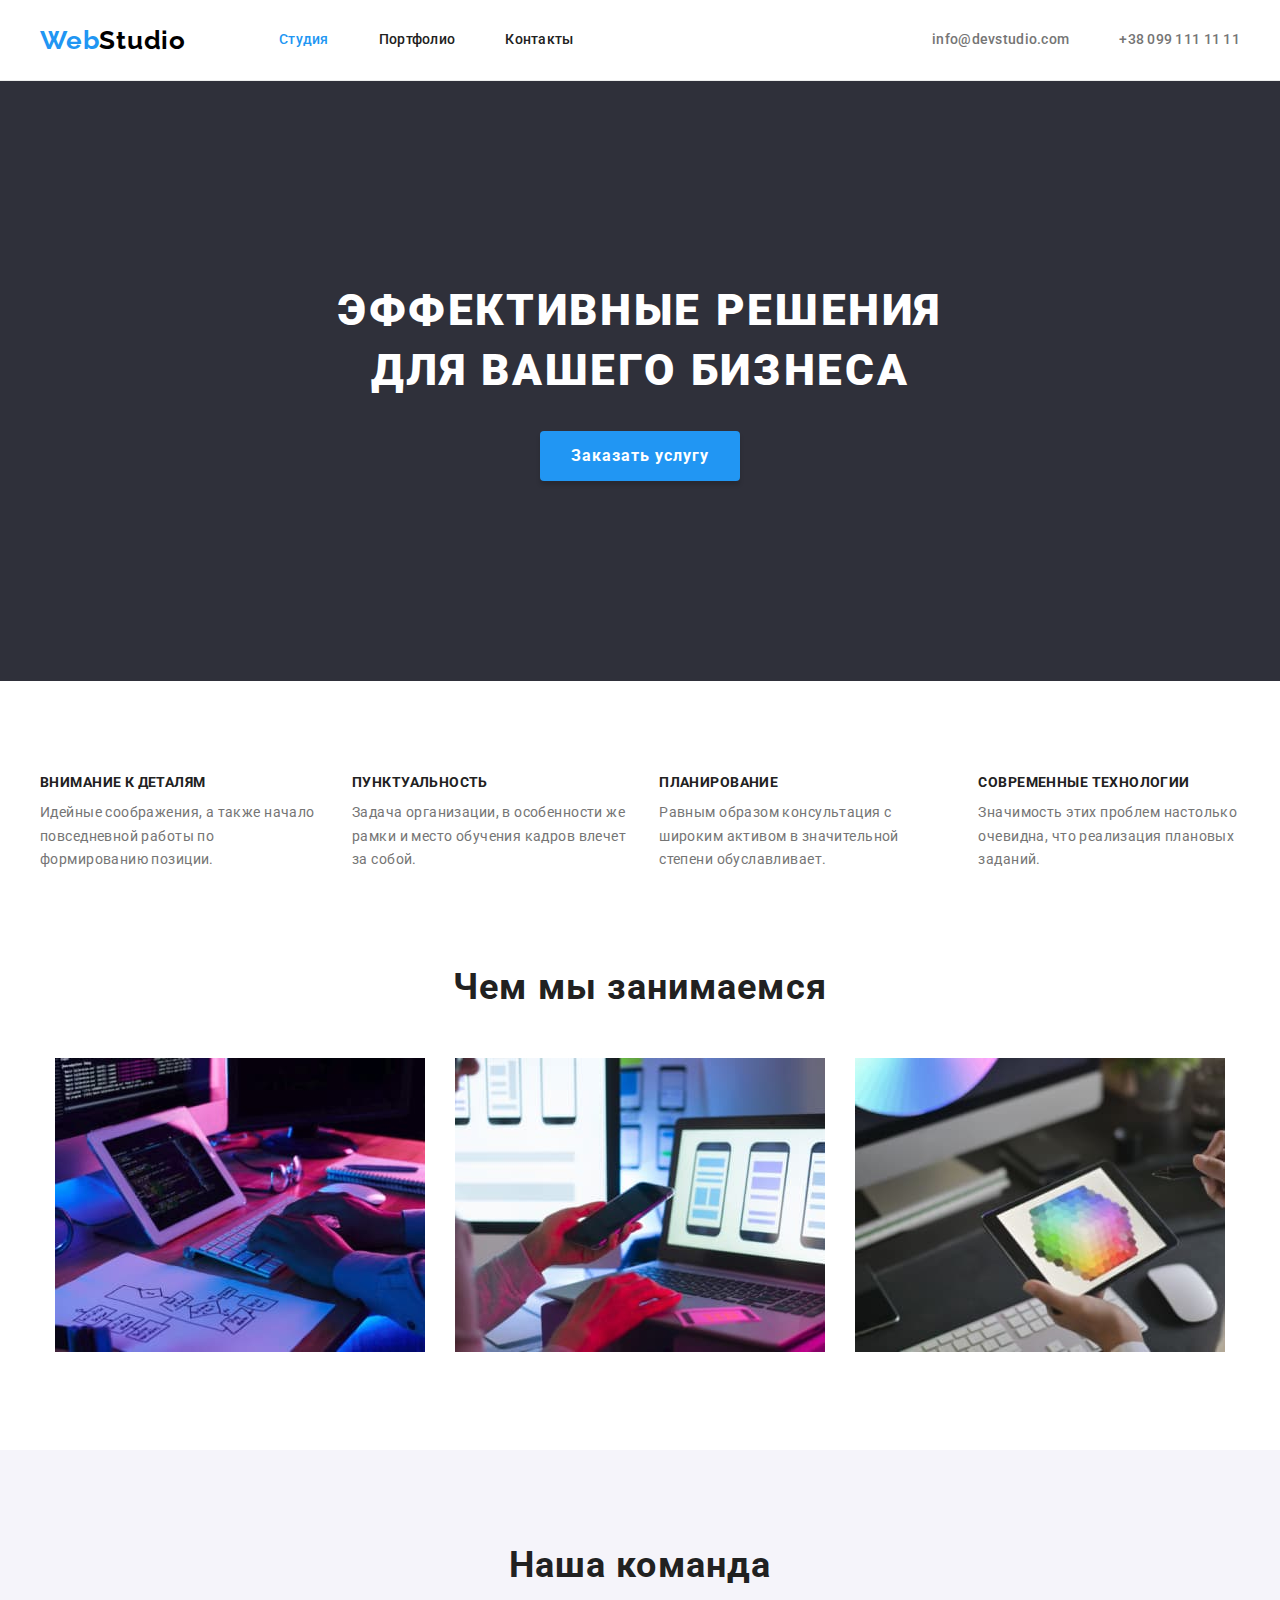
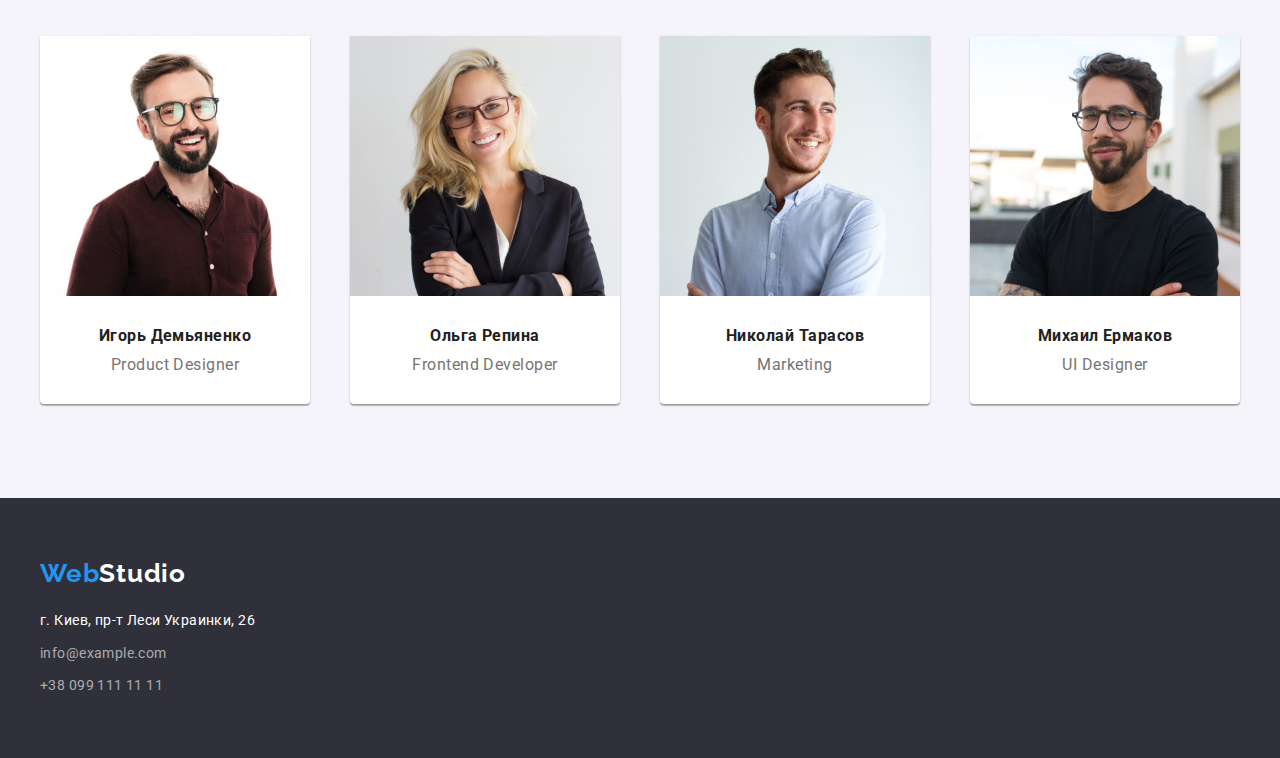
==== index.html @ 0e7d7370 "fc" ====
<!DOCTYPE html>
<html lang="ru">
  <head>
    <meta charset="UTF-8" />
    <meta http-equiv="X-UA-Compatible" content="IE=edge" />
    <meta name="viewport" content="width=device-width, initial-scale=1.0" />
    <title>Главная</title>
    <link
      href="https://fonts.googleapis.com/css2?family=Raleway:wght@700&family=Roboto:wght@400;500;700;900&display=swap"
      rel="stylesheet"
    />
    <!-- <link rel="stylesheet" href="node_modules/modern-normalize/modern-normalize.css"> -->
    <link rel="stylesheet" href="./css/normalize.css" />
    <link rel="stylesheet" href="./css/styles.css" />
  </head>
  <body class="page">
    <!-- Шапка -->
    <header class="navigation-bar">
      <div class="navigation-bar-wrapper container">
        <nav class="navigation">
          <a class="link" href="/"
            ><span class="logo"> Web<span class="lastpart-logo-header">Studio</span> </span></a
          >
          <ul class="navigation-pages list">
            <li><a class="link active-page" href="./index.html">Студия</a></li>
            <li>
              <a class="link pages-text-color" href="./portfolio.html">Портфолио</a>
            </li>
            <li>
              <a class="link pages-text-color" href="./contacts.html">Контакты</a>
            </li>
          </ul>
        </nav>

        <ul class="navigation-contacts list">
          <li>
            <a class="link contacts-text-color" href="mailto:info@example.com"
              >info@devstudio.com</a
            >
          </li>
          <li>
            <a class="link contacts-text-color" href="tel:380961111111">+38 099 111 11 11</a>
          </li>
        </ul>
      </div>
    </header>

    <main>
      <section class="page-main">
        <h1 class="page-main-title">Веб-студия по разработке сайтов</h1>
        <!-- Заказать услугу -->
        <section class="order-section">
          <h2 class="order-title">Эффективные решения<br />для вашего бизнеса</h2>
          <button class="order-btn" type="button">Заказать услугу</button>
        </section>
        <!-- Особенности -->
        <section class="quality-section section">
          <div class="container">
            <h2 class="quality-section-title">Особенности</h2>
            <ul class="quality-list list">
              <li class="quality-list-item">
                <h3 class="quality-title">Внимание к деталям</h3>
                <p class="quality-content">
                  Идейные соображения, а также начало повседневной работы по формированию позиции.
                </p>
              </li>
              <li class="quality-list-item">
                <h3 class="quality-title">Пунктуальность</h3>
                <p class="quality-content">
                  Задача организации, в особенности же рамки и место обучения кадров влечет за
                  собой.
                </p>
              </li>
              <li class="quality-list-item">
                <h3 class="quality-title">Планирование</h3>
                <p class="quality-content">
                  Равным образом консультация с широким активом в значительной степени
                  обуславливает.
                </p>
              </li>
              <li class="quality-list-item">
                <h3 class="quality-title">Современные технологии</h3>
                <p class="quality-content">
                  Значимость этих проблем настолько очевидна, что реализация плановых заданий.
                </p>
              </li>
            </ul>
          </div>
        </section>

        <!-- Чем мы занимаемся -->
        <section class="ourskills-section section">
          <div class="container">
            <h2 class="ourskills-title">Чем мы занимаемся</h2>
            <ul class="ourskills-list list">
              <li class="ourskills-list-item">
                <img src="./images/wedo1.jpg" alt="Верстка" width="370" />
              </li>
              <li class="ourskills-list-item">
                <img src="./images/wedo2.jpg" alt="Дизайн" width="370" />
              </li>
              <li class="ourskills-list-item">
                <img src="./images/wedo3.jpg" alt="Стиль" width="370" />
              </li>
            </ul>
          </div>
        </section>

        <!-- Наша команда -->
        <section class="team-section section">
          <div class="container">
            <h2 class="team-title">Наша команда</h2>
            <ul class="team-list list">
              <li class="team-card">
                <img src="./images/team1.jpg" alt="Фотография сотрудника 1" width="270" />
                <div class="team-wrapper-bottom">
                  <h3 class="team-name">Игорь Демьяненко</h3>
                  <p class="team-content">Product Designer</p>
                </div>
              </li>
              <li class="team-card">
                <img src="./images/team2.jpg" alt="Фотография сотрудника 2" width="270" />
                <div class="team-wrapper-bottom">
                  <h3 class="team-name">Ольга Репина</h3>
                  <p class="team-content">Frontend Developer</p>
                </div>
              </li>
              <li class="team-card">
                <img src="./images/team3.jpg" alt="Фотография сотрудника 3" width="270" />
                <div class="team-wrapper-bottom">
                  <h3 class="team-name">Николай Тарасов</h3>
                  <p class="team-content">Marketing</p>
                </div>
              </li>
              <li class="team-card">
                <img src="./images/team4.jpg" alt="Фотография сотрудника 4" width="270" />
                <div class="team-wrapper-bottom">
                  <h3 class="team-name">Михаил Ермаков</h3>
                  <p class="team-content">UI Designer</p>
                </div>
              </li>
            </ul>
          </div>
        </section>
      </section>
    </main>

    <!-- Подвал -->
    <footer class="page-footer">
      <div class="container">
        <a class="link" href="/"
          ><span class="logo"> Web<span class="lastpart-logo-footer">Studio</span> </span></a
        >
        <!-- Блок с адресом -->
        <address>
          <ul class="address-list list">
            <li class="address-list-item">
              <a
                class="link address-text-footer"
                href="https://www.google.com.ua/maps/@50.4863234,30.4790756,13z?hl=ru"
                >г. Киев, пр-т Леси Украинки, 26</a
              >
            </li>
            <li class="address-list-item">
              <a class="link contacts-text-footer" href="mailto:info@example.com"
                >info@example.com</a
              >
            </li>
            <li class="address-list-item">
              <a class="link contacts-text-footer" href="tel:380991111111">+38 099 111 11 11</a>
            </li>
          </ul>
        </address>
      </div>
    </footer>
  </body>
</html>
---- css/styles.css ----
/* Фоновые цвет */
/* background: #FFFFFF; фон страницы */
/* background: #2F303A; вторичный фон - Секция Заказ услуг  и Футер*/
/* color: #F5F4FA; цвет фона секции Наша команда */

/* color: #757575; основной цвет текста */
/* color: #212121; вторичный цвет текста */
/* color: #2196f3; цвет ссылок ховер */

:root {
  --primary-text-color: #757575;
  --title-text-color: #212121;
  --accent-color: #2196f3;

  --background-color-primary: #2f303a;
  --background-color-secondary: #f5f4fa;
  --default-font-size: 14px;
  --background-color-page: #fff;

  --lastpart-logo-header-color: #000;
  --navigation-bar-border-color: #ececec;

  --order-title-text-color: #fff;
  --order-btn-text-color: #fff;
  --order-btn-background-color: #2196f3;
  --order-btn-background-color-hover: #2196f3c8;

  --team-card-background-color: #fff;
  --address-text-color-footer: #fff;

  --template-item-background-color: #fff;
  --template-item-border-color: #eee;

  --filter-btn-background-color: #fff;

  --lastpart-logo-text-color-footer: #fff;
  --link-footer-color: rgba(255, 255, 255, 0.6);
}

/*    ------  Глобальные стили ------       */

/* Убрать подчеркивание на всех ссылках */
.link {
  text-decoration: none;
}

/* Глобальные атрибуты для списков */
.list {
  list-style: none;
  padding: 0;
}

/* Общий стиль для странцы */
.page {
  font-family: Roboto, "Lucida Sans", "Lucida Sans Regular", "Lucida Grande", "Lucida Sans Unicode",
    Geneva, Verdana, sans-serif;
  font-size: var(--default-font-size);
  background: var(--background-color-page);
  color: var(--primary-text-color);
}

.container {
  margin-left: auto;
  margin-right: auto;
  margin-top: 0;
  margin-bottom: 0;
  max-width: 1200px;
  width: 100%;
}

.section {
  padding-top: 94px;
  padding-bottom: 94px;
}

/* ------------------------ */

/*  -------------- Хэдер ----------------          */
/* Логотип */
.logo {
  padding-top: 25px;
  padding-bottom: 25px;
  font-family: "Raleway";
  font-weight: 700;
  font-size: 26px;
  line-height: 1.19;
  letter-spacing: 0.03em;
  color: var(--accent-color);
}

.lastpart-logo-header {
  color: var(--lastpart-logo-header-color);
}

.navigation-bar {
  display: flex;
  /* height: 80px; */
  border-bottom: var(--navigation-bar-border-color);
  border-bottom-style: solid;
  border-bottom-width: 1px;
}

.navigation-bar-wrapper {
  display: flex;
  justify-content: space-between;
  /* padding-top: 25px;
  padding-bottom: 25px; */
}

.navigation {
  display: flex;
  align-items: center;
}

.navigation-pages {
  /* dub */
  font-weight: 500;
  line-height: 1.14;
  letter-spacing: 0.02em;

  color: var(--title-text-color);
  display: flex;
  margin-left: 93px;
}

.navigation-pages > li {
  margin-right: 50px;
}

.navigation-contacts a,
.navigation-pages a {
  display: block;
  padding-top: 32px;
  padding-bottom: 32px;
}

.navigation-pages > li:last-child {
  margin-right: 0px;
}
.pages-text-color {
  color: var(--title-text-color);
}
.contacts-text-color {
  color: var(--primary-text-color);
}
.active-page {
  color: var(--accent-color);
}

.navigation-contacts {
  /* dub */
  font-weight: 500;
  line-height: 1.14;
  letter-spacing: 0.02em;

  display: flex;
  align-items: center;
}

.navigation-contacts > li {
  margin-left: 50px;
}

/* Ховеры */
.contacts-text-color:hover,
.contacts-text-color:focus,
.pages-text-color:focus,
.pages-text-color:hover {
  color: var(--accent-color);
}

/* ------------- Конец Хэдера ---------------*/

/* Заказ услуг */

.page-portfolio-title,
.quality-section-title,
.page-main-title {
  display: none;
}

.order-section {
  margin-right: auto;
  margin-left: auto;
  padding-top: 200px;
  padding-bottom: 200px;
  background-color: var(--background-color-primary);
}

.order-title {
  font-weight: 900;
  font-size: 44px;
  line-height: 1.36;
  text-align: center;
  letter-spacing: 0.06em;
  text-transform: uppercase;
  color: var(--order-title-text-color);
}

.order-btn {
  font-weight: 700;
  font-size: 16px;
  line-height: 1.87;
  letter-spacing: 0.06em;

  display: block;
  align-items: center;
  cursor: pointer;
  color: var(--order-btn-text-color);

  height: 50px;
  width: 200px;
  margin: 30px auto 0;

  background: var(--order-btn-background-color);
  box-shadow: 0px 4px 4px rgba(0, 0, 0, 0.15);
  border-radius: 4px;
  border: 0;
}

.order-btn:focus,
.order-btn:hover {
  background-color: var(--order-btn-background-color-hover);
}

/* -- Особенности -- */
.quality-list {
  display: flex;
}

.quality-list-item:first-child {
  margin-left: 0;
}

.quality-list-item {
  margin-left: 30px;
  /* width: 270px; */
}

.quality-title {
  font-weight: 700;
  font-size: 14px;
  line-height: 1.14;
  letter-spacing: 0.03em;
  text-transform: uppercase;
  color: var(--title-text-color);
  padding-bottom: 10px;
}

.quality-content {
  font-size: 14px;
  line-height: 1.71;

  /* or 171% */
  letter-spacing: 0.03em;
}

/*  */

.ourskills-section {
  padding-top: 0;
}

.ourskills-title,
.team-title {
  font-weight: 700;
  font-size: 36px;
  line-height: 1.17;
  text-align: center;
  letter-spacing: 0.03em;
  color: var(--title-text-color);
}

.ourskills-title {
  padding-bottom: 50px;
}

.ourskills-list {
  display: flex;
  justify-content: center;
  /* justify-content: space-between; */
}

.ourskills-list-item {
  margin-right: 30px;
}

.ourskills-list-item:last-child {
  margin-right: 0;
}

/* ---- Наша команда ------ */
.team-card {
  background: var(--team-card-background-color);
  box-shadow: 0px 1px 3px rgba(0, 0, 0, 0.12), 0px 1px 1px rgba(0, 0, 0, 0.14),
    0px 2px 1px rgba(0, 0, 0, 0.2);
  border-radius: 0px 0px 4px 4px;
}

.team-title {
  margin-bottom: 50px;
  color: var(--title-text-color);
}

.team-section {
  background-color: var(--background-color-secondary);
}

.team-list {
  display: flex;
  justify-content: space-between;
  font-weight: 500;
  font-size: 16px;
  line-height: 1.187;
  text-align: center;
  letter-spacing: 0.03em;
}

.team-list img {
  box-sizing: border-box;
  max-width: 100%;
  display: block;
}

.team-name {
  color: var(--title-text-color);
  font-size: 16px;
  /* line-height: 1.187; */
  /* padding-top: 30px; */
  margin-bottom: 10px;
}

.team-content {
  /* padding-bottom: 30px; */
  font-weight: 400;
}

.team-wrapper-bottom {
  padding: 30px;
}

/*  ----------  Футер  --------------  */

.page-footer {
  background-color: var(--background-color-primary);
  padding-top: 60px;
  padding-bottom: 60px;
}

.address-text-footer,
.address-list {
  font-style: normal;
  line-height: 1.71;
  letter-spacing: 0.03em;
}

.address-list-item:first-child {
  padding-top: 20px;
}

.address-list-item {
  padding-top: 9px;
}

.address-text-footer {
  color: var(--address-text-color-footer);
}
.contacts-text-footer {
  color: var(--link-footer-color);
}
.lastpart-logo-footer {
  color: var(--lastpart-logo-text-color-footer);
}

.address-text-footer:focus,
.contacts-text-footer:focus,
.address-text-footer:hover,
.contacts-text-footer:hover {
  color: var(--accent-color);
}

/* ----------------------PORTFOLIO------------------------ */

/* Фильтр */

.filter-section {
  margin-bottom: 50px;
}

.filter-title {
  display: none;
}

.filter-list {
  display: flex;
  justify-content: center;
  flex-wrap: wrap;
}

.filter-item {
  margin-left: 8px;
}

.filter-item:first-child {
  margin-left: 0;
}

.filter-btn {
  border-radius: 4px;
  border: none;
  height: 38px;
  padding-left: 22px;
  padding-right: 22px;
  font-weight: 500;
  font-size: 16px;
  line-height: 1.63;
  letter-spacing: 0.03em;
  cursor: pointer;
  background-color: var(--background-color-secondary);
}

.active-filter,
.filter-item .filter-btn:hover,
.filter-item .filter-btn:focus {
  color: var(--filter-btn-background-color);
  background-color: var(--accent-color);
  box-shadow: 0px 3px 1px rgba(0, 0, 0, 0.1), 0px 1px 2px rgba(0, 0, 0, 0.08),
    0px 2px 2px rgba(0, 0, 0, 0.12);
}

/* --- Шаблоны --- */

.template-section {
  /* сделать через перменную и отнимать от падинга карток 30px*/
  /* margin-bottom: 64px; */
}

.template-head {
  margin: -15px;
  display: flex;
  flex-wrap: wrap;
  justify-content: center;
}

.template-item {
  background: var(--template-item-background-color);
  box-sizing: border-box;
  margin-bottom: 45px;
  max-width: 370px;
  /* margin-left: 30px; */
  margin: 15px;
}

.template-item > img {
  box-sizing: border-box;
  max-width: 100%;
  display: block;
}

.template-title {
  /* padding-top: 20px;
  padding-bottom: 4px; */
  font-weight: 700;
  font-size: 18px;
  letter-spacing: 0.06em;
  color: var(--title-text-color);
}

.template-content {
  /* padding-bottom: 20px; */
  font-size: 16px;
  letter-spacing: 0.03em;
}

.template-title,
.template-content {
  /* padding-left: 24px;
  padding-right: 24px; */
  line-height: 2;
}

.template-wrapper-bottom {
  border: 1px solid var(--template-item-border-color);
  padding: 20px 24px;
}
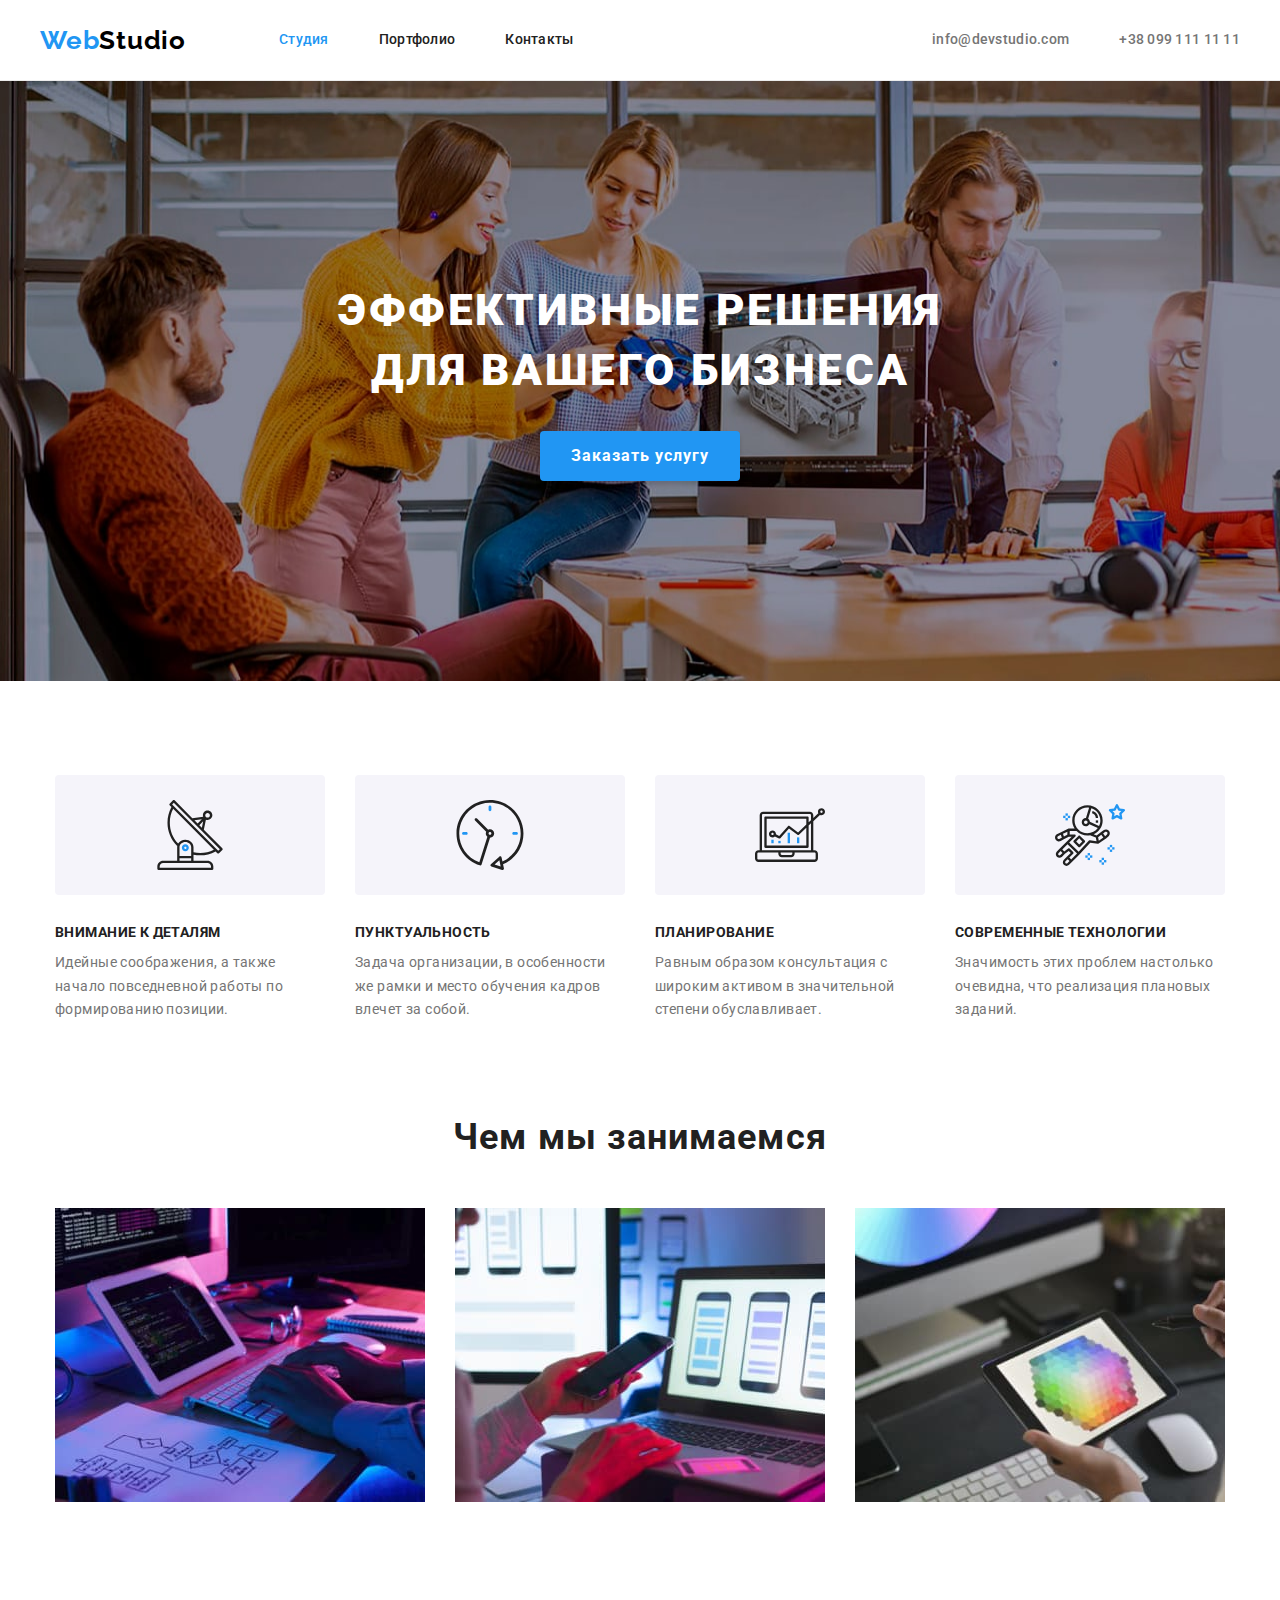
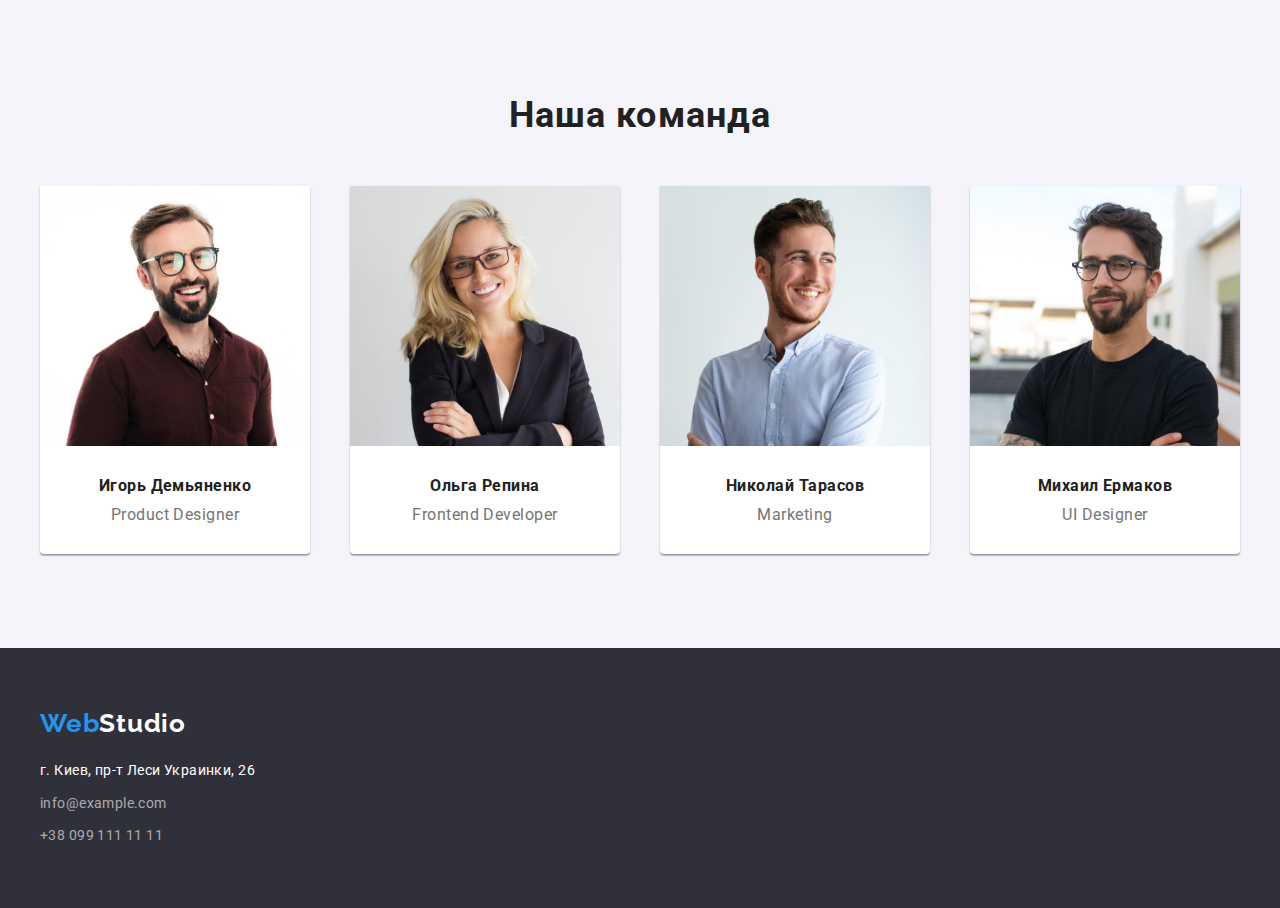
==== commit 89e9366d: "added icons svg" ====
--- a/index.html
+++ b/index.html
@@ -22,7 +22,9 @@
             ><span class="logo"> Web<span class="lastpart-logo-header">Studio</span> </span></a
           >
           <ul class="navigation-pages list">
-            <li><a class="link active-page" href="./index.html">Студия</a></li>
+            <li>
+              <a class="link active-page" href="./index.html">Студия</a>
+            </li>
             <li>
               <a class="link pages-text-color" href="./portfolio.html">Портфолио</a>
             </li>
@@ -34,12 +36,10 @@
 
         <ul class="navigation-contacts list">
           <li>
-            <a class="link contacts-text-color" href="mailto:info@example.com"
-              >info@devstudio.com</a
-            >
+            <a class="link contacts" href="mailto:info@example.com">info@devstudio.com</a>
           </li>
           <li>
-            <a class="link contacts-text-color" href="tel:380961111111">+38 099 111 11 11</a>
+            <a class="link contacts" href="tel:380961111111">+38 099 111 11 11</a>
           </li>
         </ul>
       </div>
@@ -59,12 +59,22 @@
             <h2 class="quality-section-title">Особенности</h2>
             <ul class="quality-list list">
               <li class="quality-list-item">
+                <div class="quality-list-icon-box">
+                  <svg class="icon icon-antenna">
+                    <use xlink:href="./images/icons.svg#icon-antenna"></use>
+                  </svg>
+                </div>
                 <h3 class="quality-title">Внимание к деталям</h3>
                 <p class="quality-content">
                   Идейные соображения, а также начало повседневной работы по формированию позиции.
                 </p>
               </li>
               <li class="quality-list-item">
+                <div class="quality-list-icon-box">
+                  <svg class="icon icon-clock">
+                    <use xlink:href="./images/icons.svg#icon-clock"></use>
+                  </svg>
+                </div>
                 <h3 class="quality-title">Пунктуальность</h3>
                 <p class="quality-content">
                   Задача организации, в особенности же рамки и место обучения кадров влечет за
@@ -72,6 +82,11 @@
                 </p>
               </li>
               <li class="quality-list-item">
+                <div class="quality-list-icon-box">
+                  <svg class="icon icon-diagram">
+                    <use xlink:href="./images/icons.svg#icon-diagram"></use>
+                  </svg>
+                </div>
                 <h3 class="quality-title">Планирование</h3>
                 <p class="quality-content">
                   Равным образом консультация с широким активом в значительной степени
@@ -79,6 +94,11 @@
                 </p>
               </li>
               <li class="quality-list-item">
+                <div class="quality-list-icon-box">
+                  <svg class="icon icon-astronaut">
+                    <use xlink:href="./images/icons.svg#icon-astronaut"></use>
+                  </svg>
+                </div>
                 <h3 class="quality-title">Современные технологии</h3>
                 <p class="quality-content">
                   Значимость этих проблем настолько очевидна, что реализация плановых заданий.
--- a/css/styles.css
+++ b/css/styles.css
@@ -140,9 +140,10 @@
 .pages-text-color {
   color: var(--title-text-color);
 }
-.contacts-text-color {
+.contacts {
   color: var(--primary-text-color);
 }
+
 .active-page {
   color: var(--accent-color);
 }
@@ -152,7 +153,6 @@
   font-weight: 500;
   line-height: 1.14;
   letter-spacing: 0.02em;
-
   display: flex;
   align-items: center;
 }
@@ -162,8 +162,24 @@
 }
 
 /* Ховеры */
-.contacts-text-color:hover,
-.contacts-text-color:focus,
+
+.contacts:hover::before {
+  display: inline-flex;
+  /* align-items: center; */
+  height: 12px;
+  width: 16px;
+  /* left: -10px; */
+  /* margin-right: 10px; */
+  content: "";
+  position: relative;
+
+  background-repeat: no-repeat;
+  background-size: contain;
+  background-image: url("../images/letter.svg");
+}
+
+.contacts:hover,
+.contacts:focus,
 .pages-text-color:focus,
 .pages-text-color:hover {
   color: var(--accent-color);
@@ -185,6 +201,7 @@
   padding-top: 200px;
   padding-bottom: 200px;
   background-color: var(--background-color-primary);
+  background-image: url(../images/bg_hero.jpg);
 }
 
 .order-title {
@@ -226,6 +243,7 @@
 /* -- Особенности -- */
 .quality-list {
   display: flex;
+  justify-content: center;
 }
 
 .quality-list-item:first-child {
@@ -234,7 +252,7 @@
 
 .quality-list-item {
   margin-left: 30px;
-  /* width: 270px; */
+  width: 270px;
 }
 
 .quality-title {
@@ -245,6 +263,18 @@
   text-transform: uppercase;
   color: var(--title-text-color);
   padding-bottom: 10px;
+}
+
+.quality-list-icon-box {
+  box-sizing: border-box;
+  height: 120px;
+  padding-top: 25px;
+  padding-bottom: 25px;
+  display: flex;
+  justify-content: center;
+  background: #f5f4fa;
+  border-radius: 4px;
+  margin-bottom: 30px;
 }
 
 .quality-content {
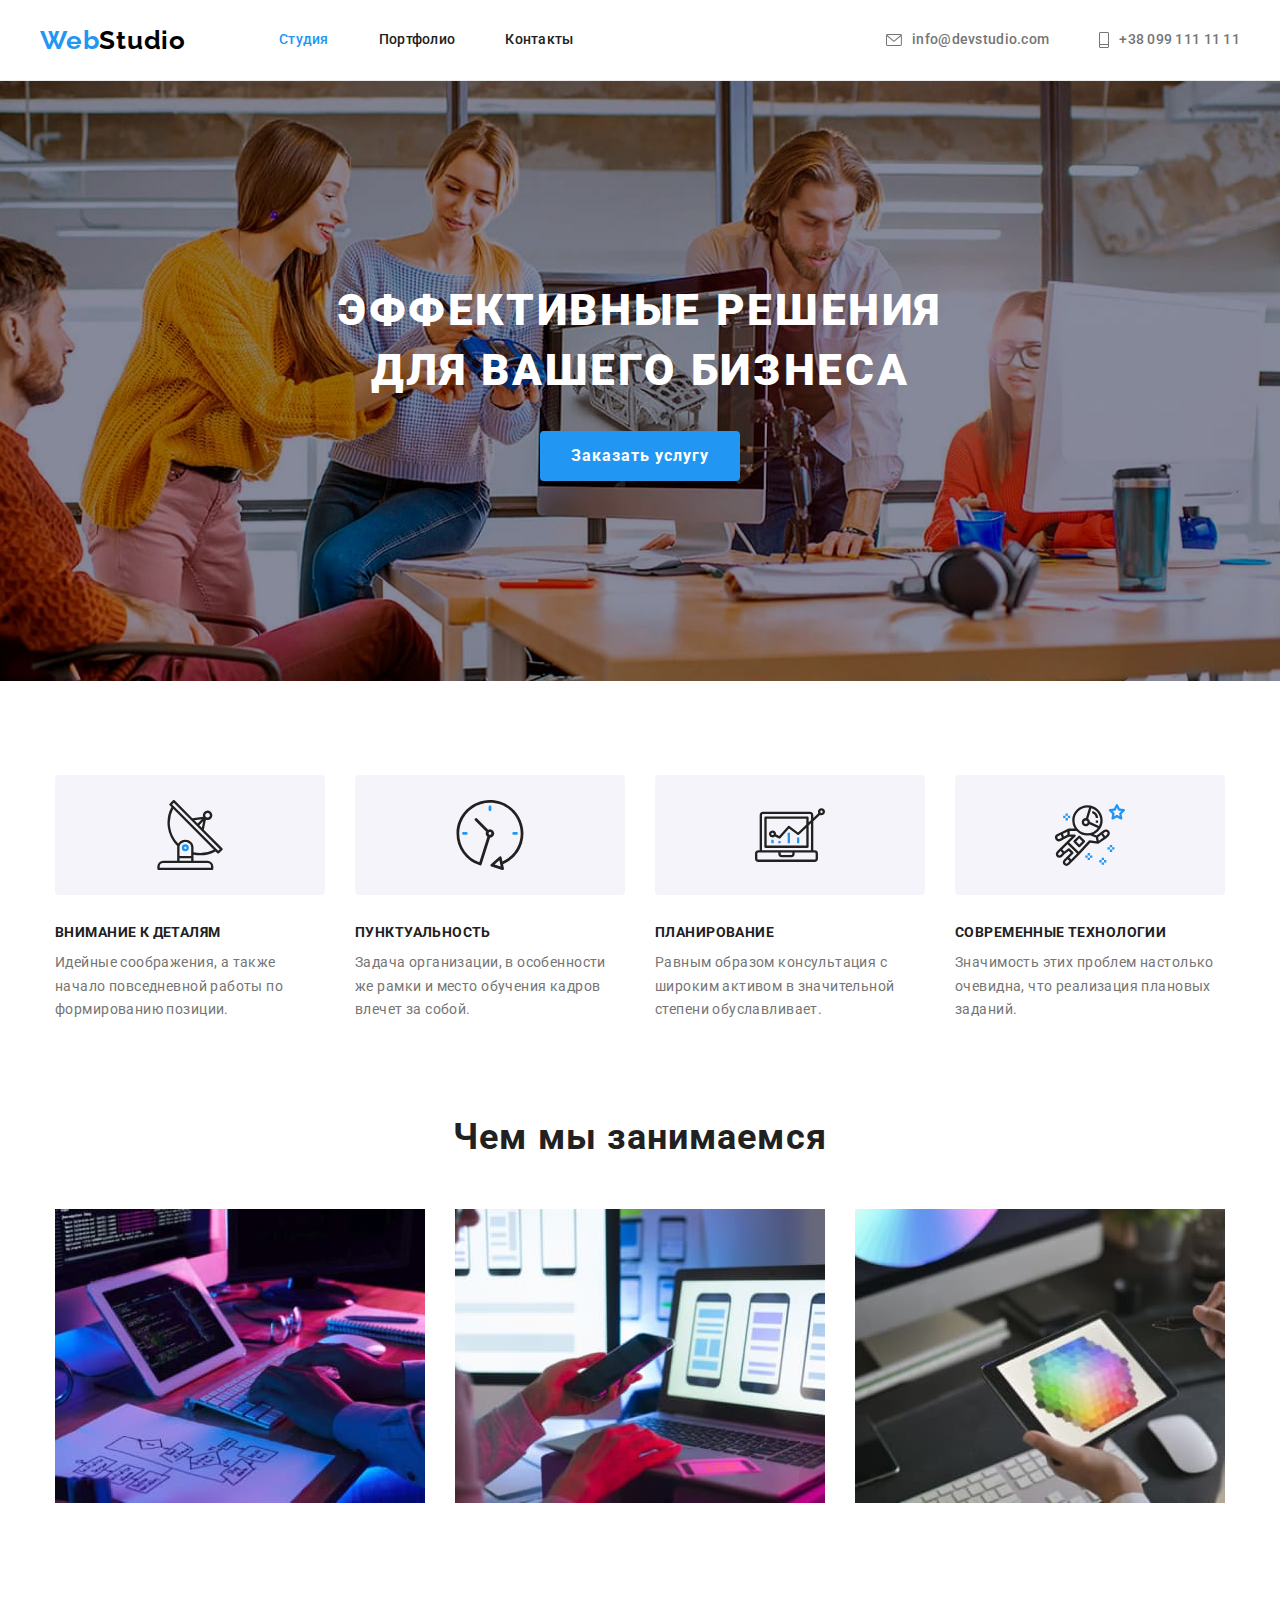
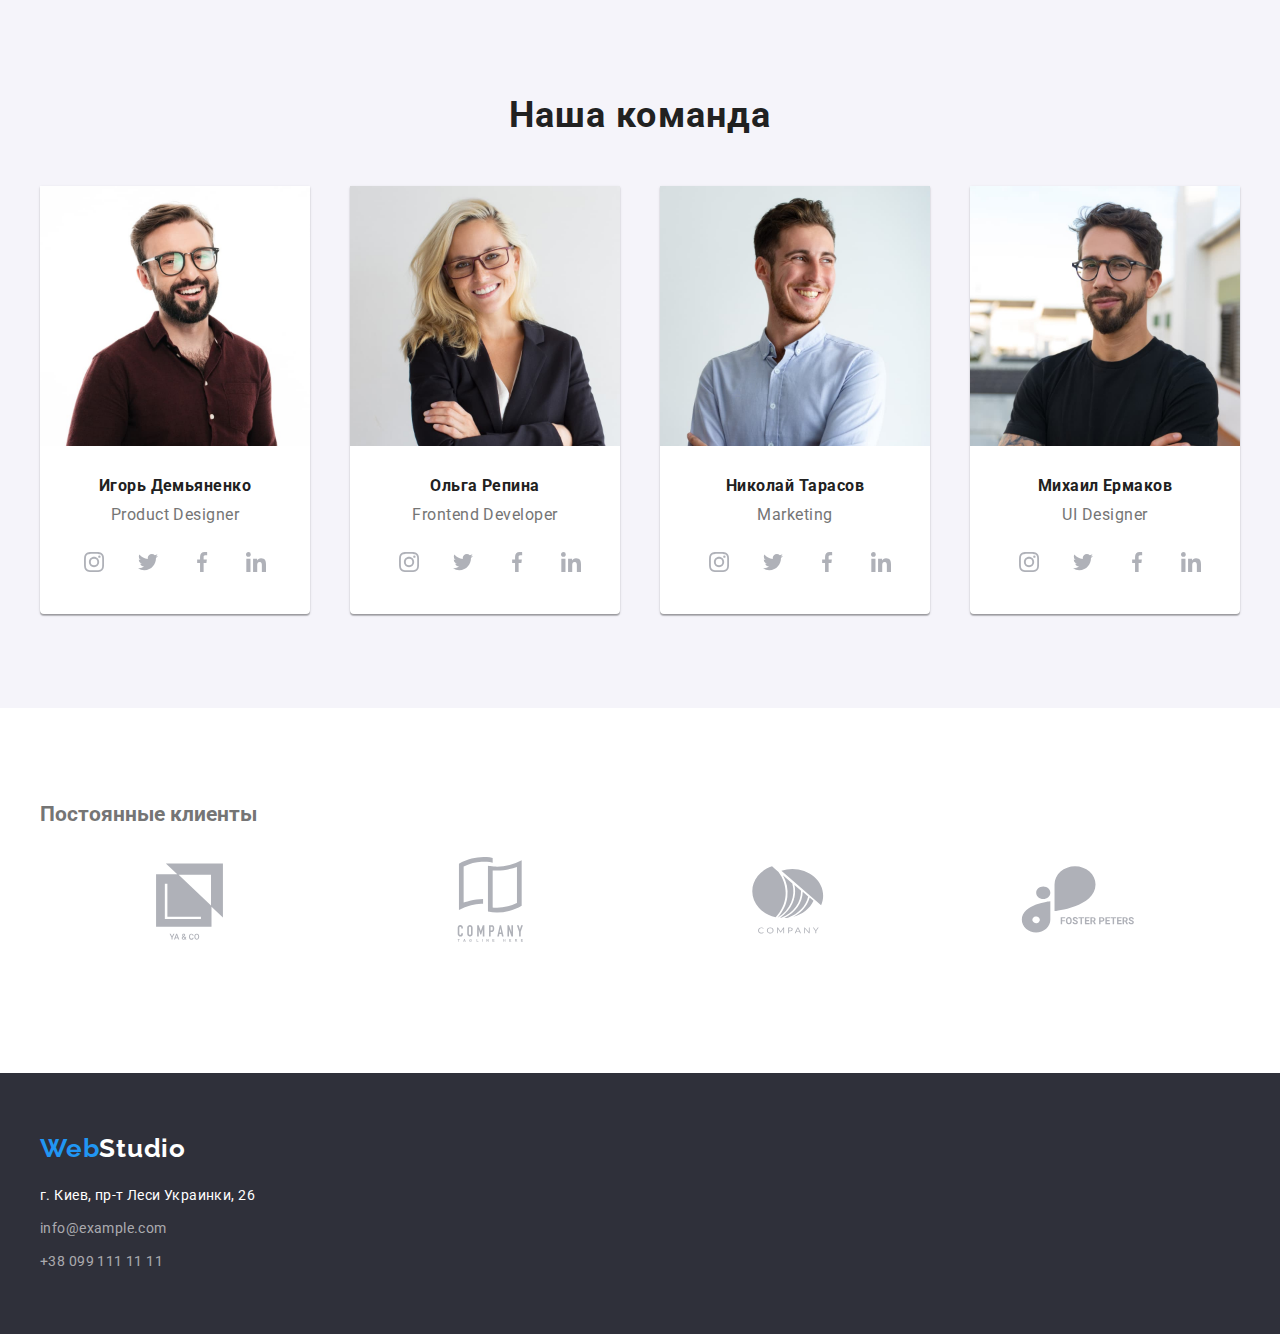
==== commit abf1192b: "added icons and new section" ====
--- a/index.html
+++ b/index.html
@@ -36,10 +36,20 @@
 
         <ul class="navigation-contacts list">
           <li>
-            <a class="link contacts" href="mailto:info@example.com">info@devstudio.com</a>
+            <a class="link contacts" href="mailto:info@example.com">
+              <svg class="icon icon-letter">
+                <use xlink:href="./images/icons.svg#icon-letter"></use>
+              </svg>
+              info@devstudio.com
+            </a>
           </li>
           <li>
-            <a class="link contacts" href="tel:380961111111">+38 099 111 11 11</a>
+            <a class="link contacts" href="tel:380961111111">
+              <svg class="icon icon-phone">
+                <use xlink:href="./images/icons.svg#icon-phone"></use>
+              </svg>
+              +38 099 111 11 11
+            </a>
           </li>
         </ul>
       </div>
@@ -137,6 +147,46 @@
                   <h3 class="team-name">Игорь Демьяненко</h3>
                   <p class="team-content">Product Designer</p>
                 </div>
+                <div class="team-icons-box">
+                  <ul class="team-icons-list list">
+                    <li>
+                      <a class="link" href="http://instagram.com/smorodsky">
+                        <div class="team-icon-ellipse first">
+                          <svg class="icon icon-instagram">
+                            <use xlink:href="./images/icons.svg#icon-instagram"></use>
+                          </svg>
+                        </div>
+                      </a>
+                    </li>
+                    <li>
+                      <a class="link" href="http://twitter.com/smorodskiy">
+                        <div class="team-icon-ellipse">
+                          <svg class="icon icon-twitter">
+                            <use xlink:href="./images/icons.svg#icon-twitter"></use>
+                          </svg>
+                        </div>
+                      </a>
+                    </li>
+                    <li>
+                      <a class="link" href="http://facebook.com/smorodsky">
+                        <div class="team-icon-ellipse">
+                          <svg class="icon icon-facebook">
+                            <use xlink:href="./images/icons.svg#icon-facebook"></use>
+                          </svg>
+                        </div>
+                      </a>
+                    </li>
+                    <li>
+                      <a class="link" href="http://linkedin.com/in/igor-smorodskiy">
+                        <div class="team-icon-ellipse">
+                          <svg class="icon icon-linkedin">
+                            <use xlink:href="./images/icons.svg#icon-linkedin"></use>
+                          </svg>
+                        </div>
+                      </a>
+                    </li>
+                  </ul>
+                </div>
               </li>
               <li class="team-card">
                 <img src="./images/team2.jpg" alt="Фотография сотрудника 2" width="270" />
@@ -144,6 +194,46 @@
                   <h3 class="team-name">Ольга Репина</h3>
                   <p class="team-content">Frontend Developer</p>
                 </div>
+                <div class="team-icons-box">
+                  <ul class="team-icons-list list">
+                    <li>
+                      <a class="link" href="http://instagram.com/smorodsky">
+                        <div class="team-icon-ellipse">
+                          <svg class="icon icon-instagram">
+                            <use xlink:href="./images/icons.svg#icon-instagram"></use>
+                          </svg>
+                        </div>
+                      </a>
+                    </li>
+                    <li>
+                      <a class="link" href="http://twitter.com/smorodskiy">
+                        <div class="team-icon-ellipse">
+                          <svg class="icon icon-twitter">
+                            <use xlink:href="./images/icons.svg#icon-twitter"></use>
+                          </svg>
+                        </div>
+                      </a>
+                    </li>
+                    <li>
+                      <a class="link" href="http://facebook.com/smorodsky">
+                        <div class="team-icon-ellipse">
+                          <svg class="icon icon-facebook">
+                            <use xlink:href="./images/icons.svg#icon-facebook"></use>
+                          </svg>
+                        </div>
+                      </a>
+                    </li>
+                    <li>
+                      <a class="link" href="http://linkedin.com/in/igor-smorodskiy">
+                        <div class="team-icon-ellipse">
+                          <svg class="icon icon-linkedin">
+                            <use xlink:href="./images/icons.svg#icon-linkedin"></use>
+                          </svg>
+                        </div>
+                      </a>
+                    </li>
+                  </ul>
+                </div>
               </li>
               <li class="team-card">
                 <img src="./images/team3.jpg" alt="Фотография сотрудника 3" width="270" />
@@ -151,6 +241,46 @@
                   <h3 class="team-name">Николай Тарасов</h3>
                   <p class="team-content">Marketing</p>
                 </div>
+                <div class="team-icons-box">
+                  <ul class="team-icons-list list">
+                    <li>
+                      <a class="link" href="http://instagram.com/smorodsky">
+                        <div class="team-icon-ellipse">
+                          <svg class="icon icon-instagram">
+                            <use xlink:href="./images/icons.svg#icon-instagram"></use>
+                          </svg>
+                        </div>
+                      </a>
+                    </li>
+                    <li>
+                      <a class="link" href="http://twitter.com/smorodskiy">
+                        <div class="team-icon-ellipse">
+                          <svg class="icon icon-twitter">
+                            <use xlink:href="./images/icons.svg#icon-twitter"></use>
+                          </svg>
+                        </div>
+                      </a>
+                    </li>
+                    <li>
+                      <a class="link" href="http://facebook.com/smorodsky">
+                        <div class="team-icon-ellipse">
+                          <svg class="icon icon-facebook">
+                            <use xlink:href="./images/icons.svg#icon-facebook"></use>
+                          </svg>
+                        </div>
+                      </a>
+                    </li>
+                    <li>
+                      <a class="link" href="http://linkedin.com/in/igor-smorodskiy">
+                        <div class="team-icon-ellipse">
+                          <svg class="icon icon-linkedin">
+                            <use xlink:href="./images/icons.svg#icon-linkedin"></use>
+                          </svg>
+                        </div>
+                      </a>
+                    </li>
+                  </ul>
+                </div>
               </li>
               <li class="team-card">
                 <img src="./images/team4.jpg" alt="Фотография сотрудника 4" width="270" />
@@ -158,6 +288,85 @@
                   <h3 class="team-name">Михаил Ермаков</h3>
                   <p class="team-content">UI Designer</p>
                 </div>
+                <div class="team-icons-box">
+                  <ul class="team-icons-list list">
+                    <li>
+                      <a class="link" href="http://instagram.com/smorodsky">
+                        <div class="team-icon-ellipse">
+                          <svg class="icon icon-instagram">
+                            <use xlink:href="./images/icons.svg#icon-instagram"></use>
+                          </svg>
+                        </div>
+                      </a>
+                    </li>
+                    <li>
+                      <a class="link" href="http://twitter.com/smorodskiy">
+                        <div class="team-icon-ellipse">
+                          <svg class="icon icon-twitter">
+                            <use xlink:href="./images/icons.svg#icon-twitter"></use>
+                          </svg>
+                        </div>
+                      </a>
+                    </li>
+                    <li>
+                      <a class="link" href="http://facebook.com/smorodsky">
+                        <div class="team-icon-ellipse">
+                          <svg class="icon icon-facebook">
+                            <use xlink:href="./images/icons.svg#icon-facebook"></use>
+                          </svg>
+                        </div>
+                      </a>
+                    </li>
+                    <li>
+                      <a class="link" href="http://linkedin.com/in/igor-smorodskiy">
+                        <div class="team-icon-ellipse">
+                          <svg class="icon icon-linkedin">
+                            <use xlink:href="./images/icons.svg#icon-linkedin"></use>
+                          </svg>
+                        </div>
+                      </a>
+                    </li>
+                  </ul>
+                </div>
+              </li>
+            </ul>
+          </div>
+        </section>
+
+        <!-- Постоянные клиенты -->
+        <section class="best-clients-section section">
+          <div class="container">
+            <h2>Постоянные клиенты</h2>
+            <ul class="best-clients-list list">
+              <li>
+                <svg class="icon icon-logo1">
+                  <use xlink:href="./images/icons.svg#icon-logo1"></use>
+                </svg>
+              </li>
+              <li>
+                <svg class="icon icon-logo2">
+                  <use xlink:href="./images/icons.svg#icon-logo2"></use>
+                </svg>
+              </li>
+              <li>
+                <svg class="icon icon-logo3">
+                  <use xlink:href="./images/icons.svg#icon-logo3"></use>
+                </svg>
+              </li>
+              <li>
+                <svg class="icon icon-logo4">
+                  <use xlink:href="./images/icons.svg#icon-logo4"></use>
+                </svg>
+              </li>
+              <li>
+                <svg class="icon icon-logo5">
+                  <use xlink:href="./images/icons.svg#icon-logo5"></use>
+                </svg>
+              </li>
+              <li>
+                <svg class="icon icon-logo6">
+                  <use xlink:href="./images/icons.svg#icon-logo6"></use>
+                </svg>
               </li>
             </ul>
           </div>
--- a/css/styles.css
+++ b/css/styles.css
@@ -35,6 +35,8 @@
 
   --lastpart-logo-text-color-footer: #fff;
   --link-footer-color: rgba(255, 255, 255, 0.6);
+
+  --svg-icons-background: #afb1b8;
 }
 
 /*    ------  Глобальные стили ------       */
@@ -42,6 +44,9 @@
 /* Убрать подчеркивание на всех ссылках */
 .link {
   text-decoration: none;
+  /* border:1px solid red;  */
+  display: inline-block;
+  /* line-height:0; */
 }
 
 /* Глобальные атрибуты для списков */
@@ -129,7 +134,7 @@
 
 .navigation-contacts a,
 .navigation-pages a {
-  display: block;
+  /* display: block; */
   padding-top: 32px;
   padding-bottom: 32px;
 }
@@ -142,6 +147,8 @@
 }
 .contacts {
   color: var(--primary-text-color);
+  display: flex;
+  align-items: center;
 }
 
 .active-page {
@@ -154,29 +161,31 @@
   line-height: 1.14;
   letter-spacing: 0.02em;
   display: flex;
-  align-items: center;
+}
+
+.icon-letter {
+  width: 16px;
+  height: 12px;
+  fill: var(--primary-text-color);
+}
+
+.icon-phone {
+  width: 10px;
+  height: 16px;
+  fill: var(--primary-text-color);
+}
+
+.navigation-contacts .icon {
+  margin-right: 10px;
 }
 
 .navigation-contacts > li {
   margin-left: 50px;
+  display: flex;
+  align-items: center;
 }
 
 /* Ховеры */
-
-.contacts:hover::before {
-  display: inline-flex;
-  /* align-items: center; */
-  height: 12px;
-  width: 16px;
-  /* left: -10px; */
-  /* margin-right: 10px; */
-  content: "";
-  position: relative;
-
-  background-repeat: no-repeat;
-  background-size: contain;
-  background-image: url("../images/letter.svg");
-}
 
 .contacts:hover,
 .contacts:focus,
@@ -185,6 +194,11 @@
   color: var(--accent-color);
 }
 
+.contacts:hover .icon,
+.contacts:focus .icon {
+  fill: var(--accent-color);
+}
+
 /* ------------- Конец Хэдера ---------------*/
 
 /* Заказ услуг */
@@ -200,6 +214,9 @@
   margin-left: auto;
   padding-top: 200px;
   padding-bottom: 200px;
+  background-repeat: no-repeat;
+  background-position: center;
+  background-size: cover;
   background-color: var(--background-color-primary);
   background-image: url(../images/bg_hero.jpg);
 }
@@ -355,9 +372,48 @@
 .team-name {
   color: var(--title-text-color);
   font-size: 16px;
-  /* line-height: 1.187; */
-  /* padding-top: 30px; */
   margin-bottom: 10px;
+}
+
+.team-icons-box {
+  padding-bottom: 30px;
+}
+
+.team-icons-list {
+  display: flex;
+  justify-content: center;
+}
+
+.team-icons-list .icon {
+  width: 20px;
+  height: 20px;
+}
+
+.team-icon-ellipse.first:first-child {
+  margin-left: 0;
+}
+
+.team-icon-ellipse {
+  width: 44px;
+  height: 44px;
+  display: flex;
+  justify-content: center;
+  align-items: center;
+  background-color: #fff;
+  border-radius: 50%;
+  margin-left: 10px;
+}
+
+.team-icons-box .icon {
+  fill: var(--svg-icons-background);
+}
+
+.team-icon-ellipse:hover {
+  background-color: var(--accent-color);
+}
+
+.team-icon-ellipse:hover .icon {
+  fill: #fff;
 }
 
 .team-content {
@@ -366,8 +422,16 @@
 }
 
 .team-wrapper-bottom {
-  padding: 30px;
-}
+  padding: 30px 30px 16px 30px;
+}
+
+/* <!---------- Постоянные клиенты --------> */
+.best-clients-list {
+  display: flex;
+}
+
+
+
 
 /*  ----------  Футер  --------------  */
 
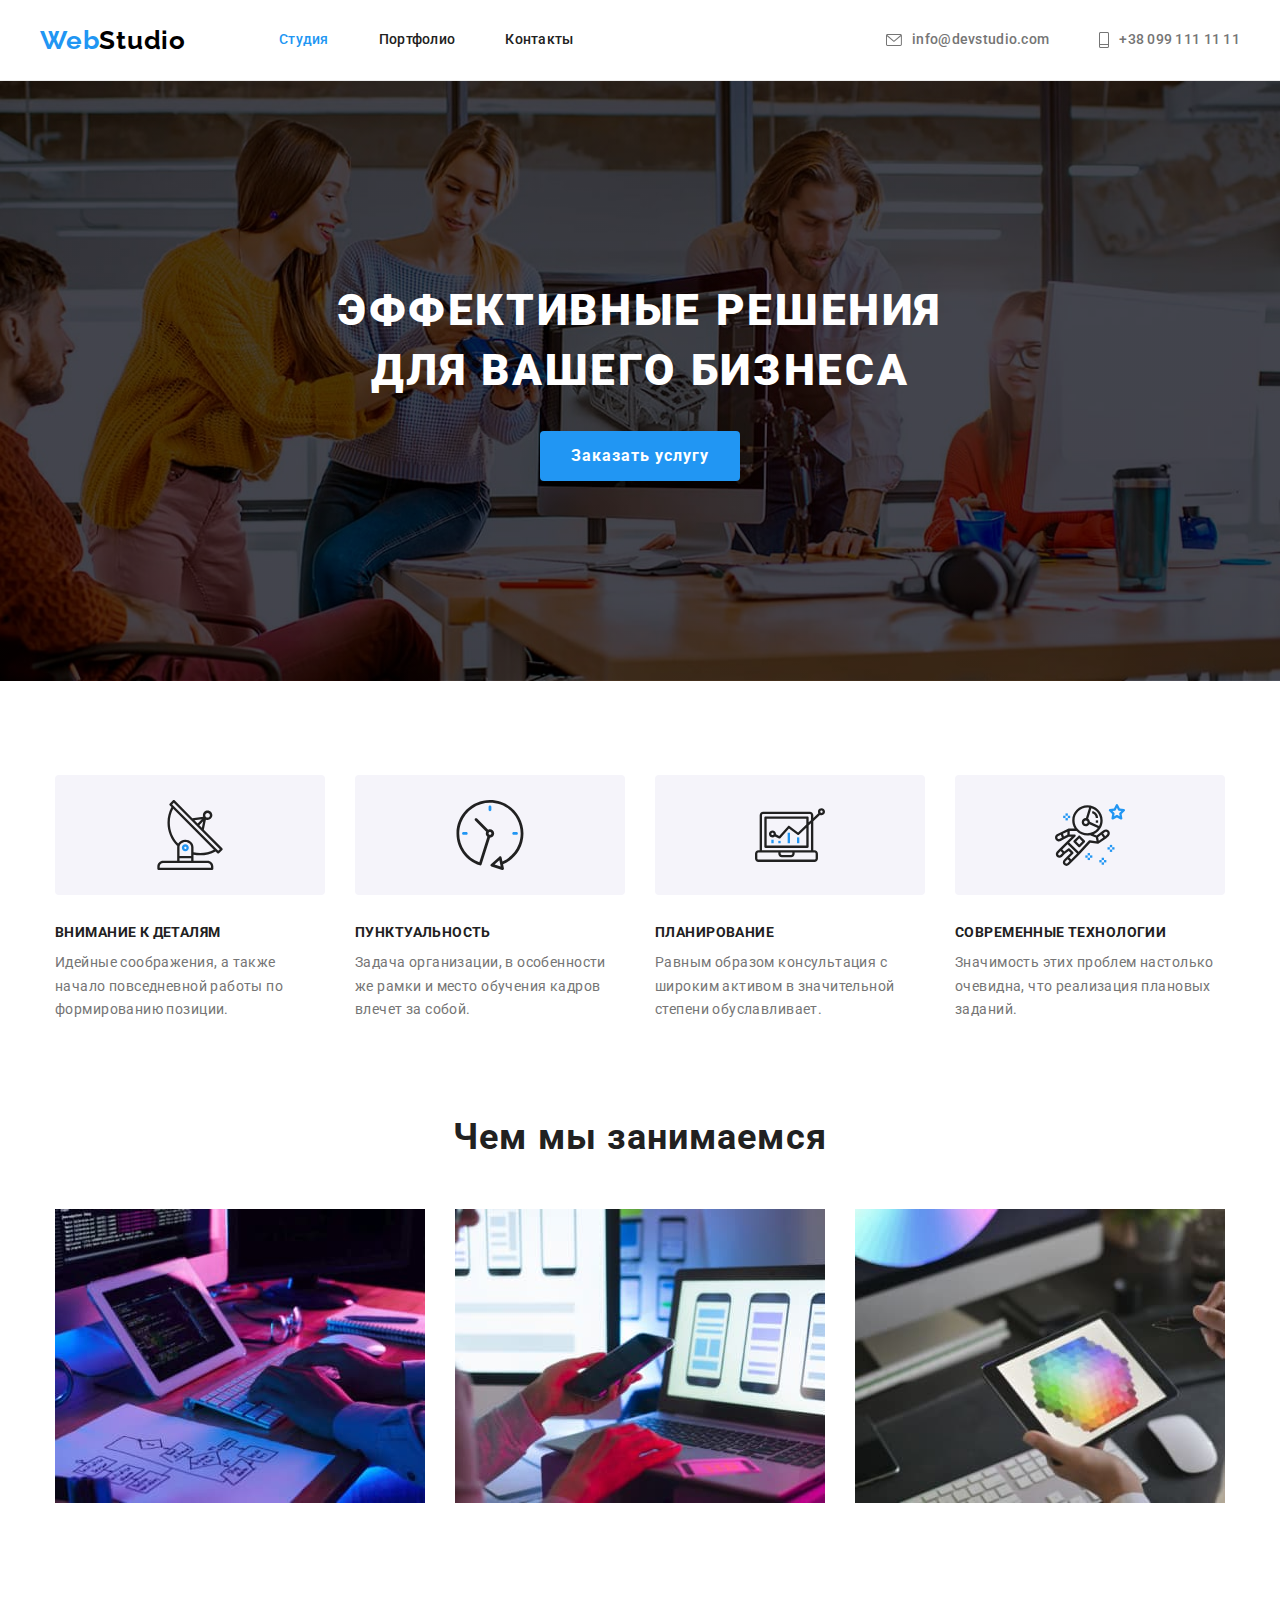
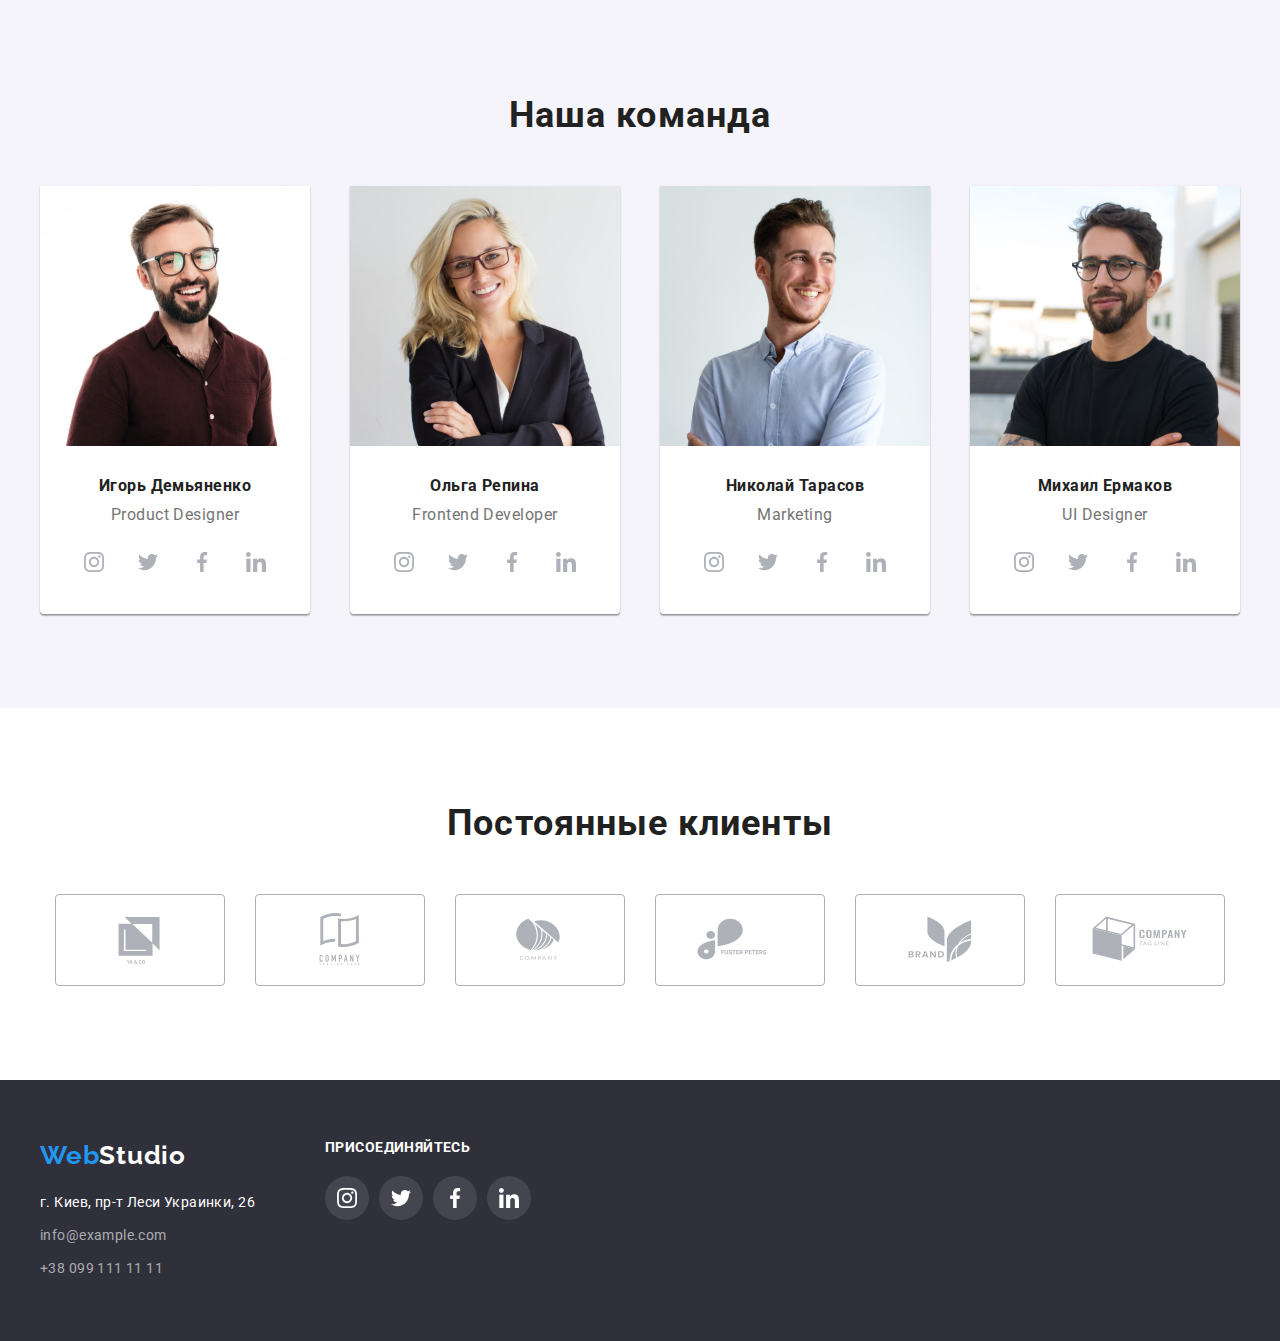
==== commit b6e8b46e: "finish hw4" ====
--- a/index.html
+++ b/index.html
@@ -150,8 +150,8 @@
                 <div class="team-icons-box">
                   <ul class="team-icons-list list">
                     <li>
-                      <a class="link" href="http://instagram.com/smorodsky">
-                        <div class="team-icon-ellipse first">
+                      <a class="link social-icon-link first" href="http://instagram.com/smorodsky">
+                        <div class="team-icon-ellipse">
                           <svg class="icon icon-instagram">
                             <use xlink:href="./images/icons.svg#icon-instagram"></use>
                           </svg>
@@ -159,7 +159,7 @@
                       </a>
                     </li>
                     <li>
-                      <a class="link" href="http://twitter.com/smorodskiy">
+                      <a class="link social-icon-link" href="http://twitter.com/smorodskiy">
                         <div class="team-icon-ellipse">
                           <svg class="icon icon-twitter">
                             <use xlink:href="./images/icons.svg#icon-twitter"></use>
@@ -168,7 +168,7 @@
                       </a>
                     </li>
                     <li>
-                      <a class="link" href="http://facebook.com/smorodsky">
+                      <a class="link social-icon-link" href="http://facebook.com/smorodsky">
                         <div class="team-icon-ellipse">
                           <svg class="icon icon-facebook">
                             <use xlink:href="./images/icons.svg#icon-facebook"></use>
@@ -177,7 +177,10 @@
                       </a>
                     </li>
                     <li>
-                      <a class="link" href="http://linkedin.com/in/igor-smorodskiy">
+                      <a
+                        class="link social-icon-link"
+                        href="http://linkedin.com/in/igor-smorodskiy"
+                      >
                         <div class="team-icon-ellipse">
                           <svg class="icon icon-linkedin">
                             <use xlink:href="./images/icons.svg#icon-linkedin"></use>
@@ -197,7 +200,7 @@
                 <div class="team-icons-box">
                   <ul class="team-icons-list list">
                     <li>
-                      <a class="link" href="http://instagram.com/smorodsky">
+                      <a class="link social-icon-link first" href="http://instagram.com/smorodsky">
                         <div class="team-icon-ellipse">
                           <svg class="icon icon-instagram">
                             <use xlink:href="./images/icons.svg#icon-instagram"></use>
@@ -206,7 +209,7 @@
                       </a>
                     </li>
                     <li>
-                      <a class="link" href="http://twitter.com/smorodskiy">
+                      <a class="link social-icon-link" href="http://twitter.com/smorodskiy">
                         <div class="team-icon-ellipse">
                           <svg class="icon icon-twitter">
                             <use xlink:href="./images/icons.svg#icon-twitter"></use>
@@ -215,7 +218,7 @@
                       </a>
                     </li>
                     <li>
-                      <a class="link" href="http://facebook.com/smorodsky">
+                      <a class="link social-icon-link" href="http://facebook.com/smorodsky">
                         <div class="team-icon-ellipse">
                           <svg class="icon icon-facebook">
                             <use xlink:href="./images/icons.svg#icon-facebook"></use>
@@ -224,7 +227,10 @@
                       </a>
                     </li>
                     <li>
-                      <a class="link" href="http://linkedin.com/in/igor-smorodskiy">
+                      <a
+                        class="link social-icon-link"
+                        href="http://linkedin.com/in/igor-smorodskiy"
+                      >
                         <div class="team-icon-ellipse">
                           <svg class="icon icon-linkedin">
                             <use xlink:href="./images/icons.svg#icon-linkedin"></use>
@@ -244,7 +250,7 @@
                 <div class="team-icons-box">
                   <ul class="team-icons-list list">
                     <li>
-                      <a class="link" href="http://instagram.com/smorodsky">
+                      <a class="link social-icon-link first" href="http://instagram.com/smorodsky">
                         <div class="team-icon-ellipse">
                           <svg class="icon icon-instagram">
                             <use xlink:href="./images/icons.svg#icon-instagram"></use>
@@ -253,7 +259,7 @@
                       </a>
                     </li>
                     <li>
-                      <a class="link" href="http://twitter.com/smorodskiy">
+                      <a class="link social-icon-link" href="http://twitter.com/smorodskiy">
                         <div class="team-icon-ellipse">
                           <svg class="icon icon-twitter">
                             <use xlink:href="./images/icons.svg#icon-twitter"></use>
@@ -262,7 +268,7 @@
                       </a>
                     </li>
                     <li>
-                      <a class="link" href="http://facebook.com/smorodsky">
+                      <a class="link social-icon-link" href="http://facebook.com/smorodsky">
                         <div class="team-icon-ellipse">
                           <svg class="icon icon-facebook">
                             <use xlink:href="./images/icons.svg#icon-facebook"></use>
@@ -271,7 +277,10 @@
                       </a>
                     </li>
                     <li>
-                      <a class="link" href="http://linkedin.com/in/igor-smorodskiy">
+                      <a
+                        class="link social-icon-link"
+                        href="http://linkedin.com/in/igor-smorodskiy"
+                      >
                         <div class="team-icon-ellipse">
                           <svg class="icon icon-linkedin">
                             <use xlink:href="./images/icons.svg#icon-linkedin"></use>
@@ -291,7 +300,7 @@
                 <div class="team-icons-box">
                   <ul class="team-icons-list list">
                     <li>
-                      <a class="link" href="http://instagram.com/smorodsky">
+                      <a class="link social-icon-link first" href="http://instagram.com/smorodsky">
                         <div class="team-icon-ellipse">
                           <svg class="icon icon-instagram">
                             <use xlink:href="./images/icons.svg#icon-instagram"></use>
@@ -300,7 +309,7 @@
                       </a>
                     </li>
                     <li>
-                      <a class="link" href="http://twitter.com/smorodskiy">
+                      <a class="link social-icon-link" href="http://twitter.com/smorodskiy">
                         <div class="team-icon-ellipse">
                           <svg class="icon icon-twitter">
                             <use xlink:href="./images/icons.svg#icon-twitter"></use>
@@ -309,7 +318,7 @@
                       </a>
                     </li>
                     <li>
-                      <a class="link" href="http://facebook.com/smorodsky">
+                      <a class="link social-icon-link" href="http://facebook.com/smorodsky">
                         <div class="team-icon-ellipse">
                           <svg class="icon icon-facebook">
                             <use xlink:href="./images/icons.svg#icon-facebook"></use>
@@ -318,7 +327,10 @@
                       </a>
                     </li>
                     <li>
-                      <a class="link" href="http://linkedin.com/in/igor-smorodskiy">
+                      <a
+                        class="link social-icon-link"
+                        href="http://linkedin.com/in/igor-smorodskiy"
+                      >
                         <div class="team-icon-ellipse">
                           <svg class="icon icon-linkedin">
                             <use xlink:href="./images/icons.svg#icon-linkedin"></use>
@@ -336,37 +348,49 @@
         <!-- Постоянные клиенты -->
         <section class="best-clients-section section">
           <div class="container">
-            <h2>Постоянные клиенты</h2>
+            <h2 class="best-clients-title">Постоянные клиенты</h2>
             <ul class="best-clients-list list">
-              <li>
-                <svg class="icon icon-logo1">
-                  <use xlink:href="./images/icons.svg#icon-logo1"></use>
-                </svg>
-              </li>
-              <li>
-                <svg class="icon icon-logo2">
-                  <use xlink:href="./images/icons.svg#icon-logo2"></use>
-                </svg>
-              </li>
-              <li>
-                <svg class="icon icon-logo3">
-                  <use xlink:href="./images/icons.svg#icon-logo3"></use>
-                </svg>
-              </li>
-              <li>
-                <svg class="icon icon-logo4">
-                  <use xlink:href="./images/icons.svg#icon-logo4"></use>
-                </svg>
-              </li>
-              <li>
-                <svg class="icon icon-logo5">
-                  <use xlink:href="./images/icons.svg#icon-logo5"></use>
-                </svg>
-              </li>
-              <li>
-                <svg class="icon icon-logo6">
-                  <use xlink:href="./images/icons.svg#icon-logo6"></use>
-                </svg>
+              <li class="best-clients-list-border">
+                <a href="#" class="link clients-icon-link">
+                  <svg class="icon icon-logo1">
+                    <use xlink:href="./images/icons.svg#icon-logo1"></use>
+                  </svg>
+                </a>
+              </li>
+              <li class="best-clients-list-border">
+                <a href="#" class="link clients-icon-link">
+                  <svg class="icon icon-logo2">
+                    <use xlink:href="./images/icons.svg#icon-logo2"></use>
+                  </svg>
+                </a>
+              </li>
+              <li class="best-clients-list-border">
+                <a href="#" class="link clients-icon-link">
+                  <svg class="icon icon-logo3">
+                    <use xlink:href="./images/icons.svg#icon-logo3"></use>
+                  </svg>
+                </a>
+              </li>
+              <li class="best-clients-list-border">
+                <a href="#" class="link clients-icon-link">
+                  <svg class="icon icon-logo4">
+                    <use xlink:href="./images/icons.svg#icon-logo4"></use>
+                  </svg>
+                </a>
+              </li>
+              <li class="best-clients-list-border">
+                <a href="#" class="link clients-icon-link">
+                  <svg class="icon icon-logo5">
+                    <use xlink:href="./images/icons.svg#icon-logo5"></use>
+                  </svg>
+                </a>
+              </li>
+              <li class="best-clients-list-border">
+                <a href="#" class="link clients-icon-link">
+                  <svg class="icon icon-logo6">
+                    <use xlink:href="./images/icons.svg#icon-logo6"></use>
+                  </svg>
+                </a>
               </li>
             </ul>
           </div>
@@ -376,30 +400,75 @@
 
     <!-- Подвал -->
     <footer class="page-footer">
-      <div class="container">
-        <a class="link" href="/"
-          ><span class="logo"> Web<span class="lastpart-logo-footer">Studio</span> </span></a
-        >
-        <!-- Блок с адресом -->
-        <address>
-          <ul class="address-list list">
-            <li class="address-list-item">
-              <a
-                class="link address-text-footer"
-                href="https://www.google.com.ua/maps/@50.4863234,30.4790756,13z?hl=ru"
-                >г. Киев, пр-т Леси Украинки, 26</a
-              >
-            </li>
-            <li class="address-list-item">
-              <a class="link contacts-text-footer" href="mailto:info@example.com"
-                >info@example.com</a
-              >
-            </li>
-            <li class="address-list-item">
-              <a class="link contacts-text-footer" href="tel:380991111111">+38 099 111 11 11</a>
-            </li>
-          </ul>
-        </address>
+      <div class="container footer-container">
+        <div class="address-box">
+          <a class="link" href="/"
+            ><span class="logo"> Web<span class="lastpart-logo-footer">Studio</span> </span></a
+          >
+          <!-- Блок с адресом -->
+          <address>
+            <ul class="address-list list">
+              <li class="address-list-item">
+                <a
+                  class="link address-text-footer"
+                  href="https://www.google.com.ua/maps/@50.4863234,30.4790756,13z?hl=ru"
+                  >г. Киев, пр-т Леси Украинки, 26</a
+                >
+              </li>
+              <li class="address-list-item">
+                <a class="link contacts-text-footer" href="mailto:info@example.com"
+                  >info@example.com</a
+                >
+              </li>
+              <li class="address-list-item">
+                <a class="link contacts-text-footer" href="tel:380991111111">+38 099 111 11 11</a>
+              </li>
+            </ul>
+          </address>
+        </div>
+        <div class="social-box">
+          <h2 class="social-box-title">присоединяйтесь</h2>
+          <div class="social-icons-box">
+            <ul class="social-icons-list list">
+              <li>
+                <a class="link social-icon-link first" href="http://instagram.com/smorodsky">
+                  <div class="social-icon-ellipse">
+                    <svg class="icon icon-instagram">
+                      <use xlink:href="./images/icons.svg#icon-instagram"></use>
+                    </svg>
+                  </div>
+                </a>
+              </li>
+              <li>
+                <a class="link social-icon-link" href="http://twitter.com/smorodskiy">
+                  <div class="social-icon-ellipse">
+                    <svg class="icon icon-twitter">
+                      <use xlink:href="./images/icons.svg#icon-twitter"></use>
+                    </svg>
+                  </div>
+                </a>
+              </li>
+              <li>
+                <a class="link social-icon-link" href="http://facebook.com/smorodsky">
+                  <div class="social-icon-ellipse">
+                    <svg class="icon icon-facebook">
+                      <use xlink:href="./images/icons.svg#icon-facebook"></use>
+                    </svg>
+                  </div>
+                </a>
+              </li>
+              <li>
+                <a class="link social-icon-link" href="http://linkedin.com/in/igor-smorodskiy">
+                  <div class="social-icon-ellipse">
+                    <svg class="icon icon-linkedin">
+                      <use xlink:href="./images/icons.svg#icon-linkedin"></use>
+                    </svg>
+                  </div>
+                </a>
+              </li>
+            </ul>
+          </div>
+        </div>
       </div>
     </footer>
   </body>
--- a/css/styles.css
+++ b/css/styles.css
@@ -44,9 +44,7 @@
 /* Убрать подчеркивание на всех ссылках */
 .link {
   text-decoration: none;
-  /* border:1px solid red;  */
   display: inline-block;
-  /* line-height:0; */
 }
 
 /* Глобальные атрибуты для списков */
@@ -78,18 +76,19 @@
   padding-bottom: 94px;
 }
 
-/* ------------------------ */
-
 /*  -------------- Хэдер ----------------          */
+
 /* Логотип */
 .logo {
   padding-top: 25px;
   padding-bottom: 25px;
+
   font-family: "Raleway";
   font-weight: 700;
   font-size: 26px;
   line-height: 1.19;
   letter-spacing: 0.03em;
+
   color: var(--accent-color);
 }
 
@@ -99,7 +98,6 @@
 
 .navigation-bar {
   display: flex;
-  /* height: 80px; */
   border-bottom: var(--navigation-bar-border-color);
   border-bottom-style: solid;
   border-bottom-width: 1px;
@@ -108,8 +106,6 @@
 .navigation-bar-wrapper {
   display: flex;
   justify-content: space-between;
-  /* padding-top: 25px;
-  padding-bottom: 25px; */
 }
 
 .navigation {
@@ -118,14 +114,15 @@
 }
 
 .navigation-pages {
+  display: flex;
+  margin-left: 93px;
+
   /* dub */
   font-weight: 500;
   line-height: 1.14;
   letter-spacing: 0.02em;
 
   color: var(--title-text-color);
-  display: flex;
-  margin-left: 93px;
 }
 
 .navigation-pages > li {
@@ -134,7 +131,6 @@
 
 .navigation-contacts a,
 .navigation-pages a {
-  /* display: block; */
   padding-top: 32px;
   padding-bottom: 32px;
 }
@@ -146,9 +142,10 @@
   color: var(--title-text-color);
 }
 .contacts {
+  display: flex;
+  align-items: center;
+
   color: var(--primary-text-color);
-  display: flex;
-  align-items: center;
 }
 
 .active-page {
@@ -156,11 +153,12 @@
 }
 
 .navigation-contacts {
+  display: flex;
+
   /* dub */
   font-weight: 500;
   line-height: 1.14;
   letter-spacing: 0.02em;
-  display: flex;
 }
 
 .icon-letter {
@@ -180,9 +178,9 @@
 }
 
 .navigation-contacts > li {
+  display: flex;
+  align-items: center;
   margin-left: 50px;
-  display: flex;
-  align-items: center;
 }
 
 /* Ховеры */
@@ -214,11 +212,13 @@
   margin-left: auto;
   padding-top: 200px;
   padding-bottom: 200px;
+
   background-repeat: no-repeat;
   background-position: center;
   background-size: cover;
   background-color: var(--background-color-primary);
-  background-image: url(../images/bg_hero.jpg);
+  background-image: linear-gradient(rgba(0, 0, 0, 0.5), rgba(0, 0, 0, 0.5)),
+    url(../images/bg_hero.jpg);
 }
 
 .order-title {
@@ -228,28 +228,29 @@
   text-align: center;
   letter-spacing: 0.06em;
   text-transform: uppercase;
+
   color: var(--order-title-text-color);
 }
 
 .order-btn {
+  display: block;
+  align-items: center;
+  height: 50px;
+  width: 200px;
+  margin: 30px auto 0;
+
   font-weight: 700;
   font-size: 16px;
   line-height: 1.87;
   letter-spacing: 0.06em;
 
-  display: block;
-  align-items: center;
-  cursor: pointer;
-  color: var(--order-btn-text-color);
-
-  height: 50px;
-  width: 200px;
-  margin: 30px auto 0;
-
   background: var(--order-btn-background-color);
   box-shadow: 0px 4px 4px rgba(0, 0, 0, 0.15);
   border-radius: 4px;
   border: 0;
+
+  color: var(--order-btn-text-color);
+  cursor: pointer;
 }
 
 .order-btn:focus,
@@ -273,31 +274,35 @@
 }
 
 .quality-title {
+  padding-bottom: 10px;
+
   font-weight: 700;
   font-size: 14px;
   line-height: 1.14;
   letter-spacing: 0.03em;
   text-transform: uppercase;
+
   color: var(--title-text-color);
-  padding-bottom: 10px;
 }
 
 .quality-list-icon-box {
+  height: 120px;
+
+  display: flex;
   box-sizing: border-box;
-  height: 120px;
+  justify-content: center;
+
+  margin-bottom: 30px;
   padding-top: 25px;
   padding-bottom: 25px;
-  display: flex;
-  justify-content: center;
+
   background: #f5f4fa;
   border-radius: 4px;
-  margin-bottom: 30px;
 }
 
 .quality-content {
   font-size: 14px;
   line-height: 1.71;
-
   /* or 171% */
   letter-spacing: 0.03em;
 }
@@ -315,6 +320,7 @@
   line-height: 1.17;
   text-align: center;
   letter-spacing: 0.03em;
+
   color: var(--title-text-color);
 }
 
@@ -356,6 +362,7 @@
 .team-list {
   display: flex;
   justify-content: space-between;
+
   font-weight: 500;
   font-size: 16px;
   line-height: 1.187;
@@ -364,56 +371,71 @@
 }
 
 .team-list img {
+  display: block;
   box-sizing: border-box;
   max-width: 100%;
-  display: block;
 }
 
 .team-name {
+  margin-bottom: 10px;
+
+  font-size: 16px;
+
   color: var(--title-text-color);
-  font-size: 16px;
-  margin-bottom: 10px;
-}
-
-.team-icons-box {
-  padding-bottom: 30px;
-}
-
+}
+
+.social-icons-list,
 .team-icons-list {
   display: flex;
   justify-content: center;
 }
 
+.social-icons-list .icon,
 .team-icons-list .icon {
   width: 20px;
   height: 20px;
 }
 
-.team-icon-ellipse.first:first-child {
+.social-icon-link.first {
   margin-left: 0;
 }
 
+.social-icon-link {
+  margin-left: 10px;
+}
+
+.social-icon-ellipse,
 .team-icon-ellipse {
   width: 44px;
   height: 44px;
+
   display: flex;
   justify-content: center;
   align-items: center;
+
+  border-radius: 50%;
+}
+
+.team-icon-ellipse {
   background-color: #fff;
-  border-radius: 50%;
-  margin-left: 10px;
+}
+
+.social-icon-ellipse:hover,
+.team-icon-ellipse:hover {
+  background-color: var(--accent-color);
+}
+
+.social-icon-ellipse:hover .icon,
+.team-icon-ellipse:hover .icon {
+  fill: #fff;
+}
+
+.team-icons-box {
+  padding-bottom: 30px;
 }
 
 .team-icons-box .icon {
   fill: var(--svg-icons-background);
-}
-
-.team-icon-ellipse:hover {
-  background-color: var(--accent-color);
-}
-
-.team-icon-ellipse:hover .icon {
-  fill: #fff;
 }
 
 .team-content {
@@ -426,19 +448,76 @@
 }
 
 /* <!---------- Постоянные клиенты --------> */
+
+.best-clients-title {
+  margin-bottom: 50px;
+
+  font-weight: 700;
+  font-size: 36px;
+  line-height: 1.17;
+  text-align: center;
+  letter-spacing: 0.03em;
+
+  color: var(--title-text-color);
+}
+
 .best-clients-list {
   display: flex;
-}
-
-
-
+  justify-content: center;
+}
+
+.best-clients-list .icon {
+  width: 100%;
+  height: 60px;
+  fill: #afb1b8;
+}
+
+.best-clients-list-border:first-child {
+  margin-left: 0;
+}
+
+.best-clients-list-border {
+  width: 170px;
+  height: 92px;
+  margin-left: 30px;
+
+  display: flex;
+  align-items: center;
+  justify-content: center;
+  box-sizing: border-box;
+
+  border: 1px solid #afb1b8;
+  border-radius: 4px;
+}
+
+.best-clients-list-border:focus .icon,
+.best-clients-list-border:hover .icon {
+  fill: var(--accent-color);
+}
+
+.best-clients-list-border:focus,
+.best-clients-list-border:hover {
+  border: 1px solid var(--accent-color);
+}
+
+.clients-icon-link {
+  height: 100%;
+
+  display: flex;
+  align-items: center;
+}
 
 /*  ----------  Футер  --------------  */
 
 .page-footer {
-  background-color: var(--background-color-primary);
   padding-top: 60px;
   padding-bottom: 60px;
+
+  background-color: var(--background-color-primary);
+}
+
+.footer-container {
+  display: flex;
 }
 
 .address-text-footer,
@@ -473,6 +552,34 @@
   color: var(--accent-color);
 }
 
+.social-box {
+  margin-left: 70px;
+}
+
+.social-box-title {
+  font-family: "Roboto";
+  font-style: normal;
+  font-weight: 700;
+  font-size: 14px;
+  line-height: 1.14;
+  letter-spacing: 0.03em;
+  text-transform: uppercase;
+
+  color: var(--order-title-text-color);
+}
+
+.social-icons-box {
+  margin-top: 20px;
+}
+
+.social-icon-ellipse {
+  background-color: rgba(255, 255, 255, 0.1);
+}
+
+.social-icon-ellipse .icon {
+  fill: var(--background-color-page);
+}
+
 /* ----------------------PORTFOLIO------------------------ */
 
 /* Фильтр */
@@ -500,17 +607,21 @@
 }
 
 .filter-btn {
+  height: 38px;
+
   border-radius: 4px;
   border: none;
-  height: 38px;
   padding-left: 22px;
   padding-right: 22px;
+
   font-weight: 500;
   font-size: 16px;
   line-height: 1.63;
   letter-spacing: 0.03em;
+
+  background-color: var(--background-color-secondary);
+
   cursor: pointer;
-  background-color: var(--background-color-secondary);
 }
 
 .active-filter,
@@ -524,31 +635,41 @@
 
 /* --- Шаблоны --- */
 
-.template-section {
-  /* сделать через перменную и отнимать от падинга карток 30px*/
-  /* margin-bottom: 64px; */
+.template-item-link {
+  line-height: 0;
+  color: inherit;
+  cursor: pointer;
+}
+
+.template-item-link:hover {
+  box-shadow: 0px 1px 1px rgba(0, 0, 0, 0.12), 0px 4px 4px rgba(0, 0, 0, 0.06),
+    1px 4px 6px rgba(0, 0, 0, 0.16);
 }
 
 .template-head {
   margin: -15px;
+
   display: flex;
   flex-wrap: wrap;
   justify-content: center;
 }
 
 .template-item {
+  margin: 15px;
+  /* margin-bottom: 45px; */
+  max-width: 370px;
+
+  box-sizing: border-box;
+
   background: var(--template-item-background-color);
+  /* margin-left: 30px; */
+}
+
+.template-item > img {
+  display: block;
+  max-width: 100%;
+
   box-sizing: border-box;
-  margin-bottom: 45px;
-  max-width: 370px;
-  /* margin-left: 30px; */
-  margin: 15px;
-}
-
-.template-item > img {
-  box-sizing: border-box;
-  max-width: 100%;
-  display: block;
 }
 
 .template-title {
@@ -557,6 +678,7 @@
   font-weight: 700;
   font-size: 18px;
   letter-spacing: 0.06em;
+
   color: var(--title-text-color);
 }
 
@@ -574,6 +696,7 @@
 }
 
 .template-wrapper-bottom {
+  padding: 20px 24px;
+
   border: 1px solid var(--template-item-border-color);
-  padding: 20px 24px;
-}
+}
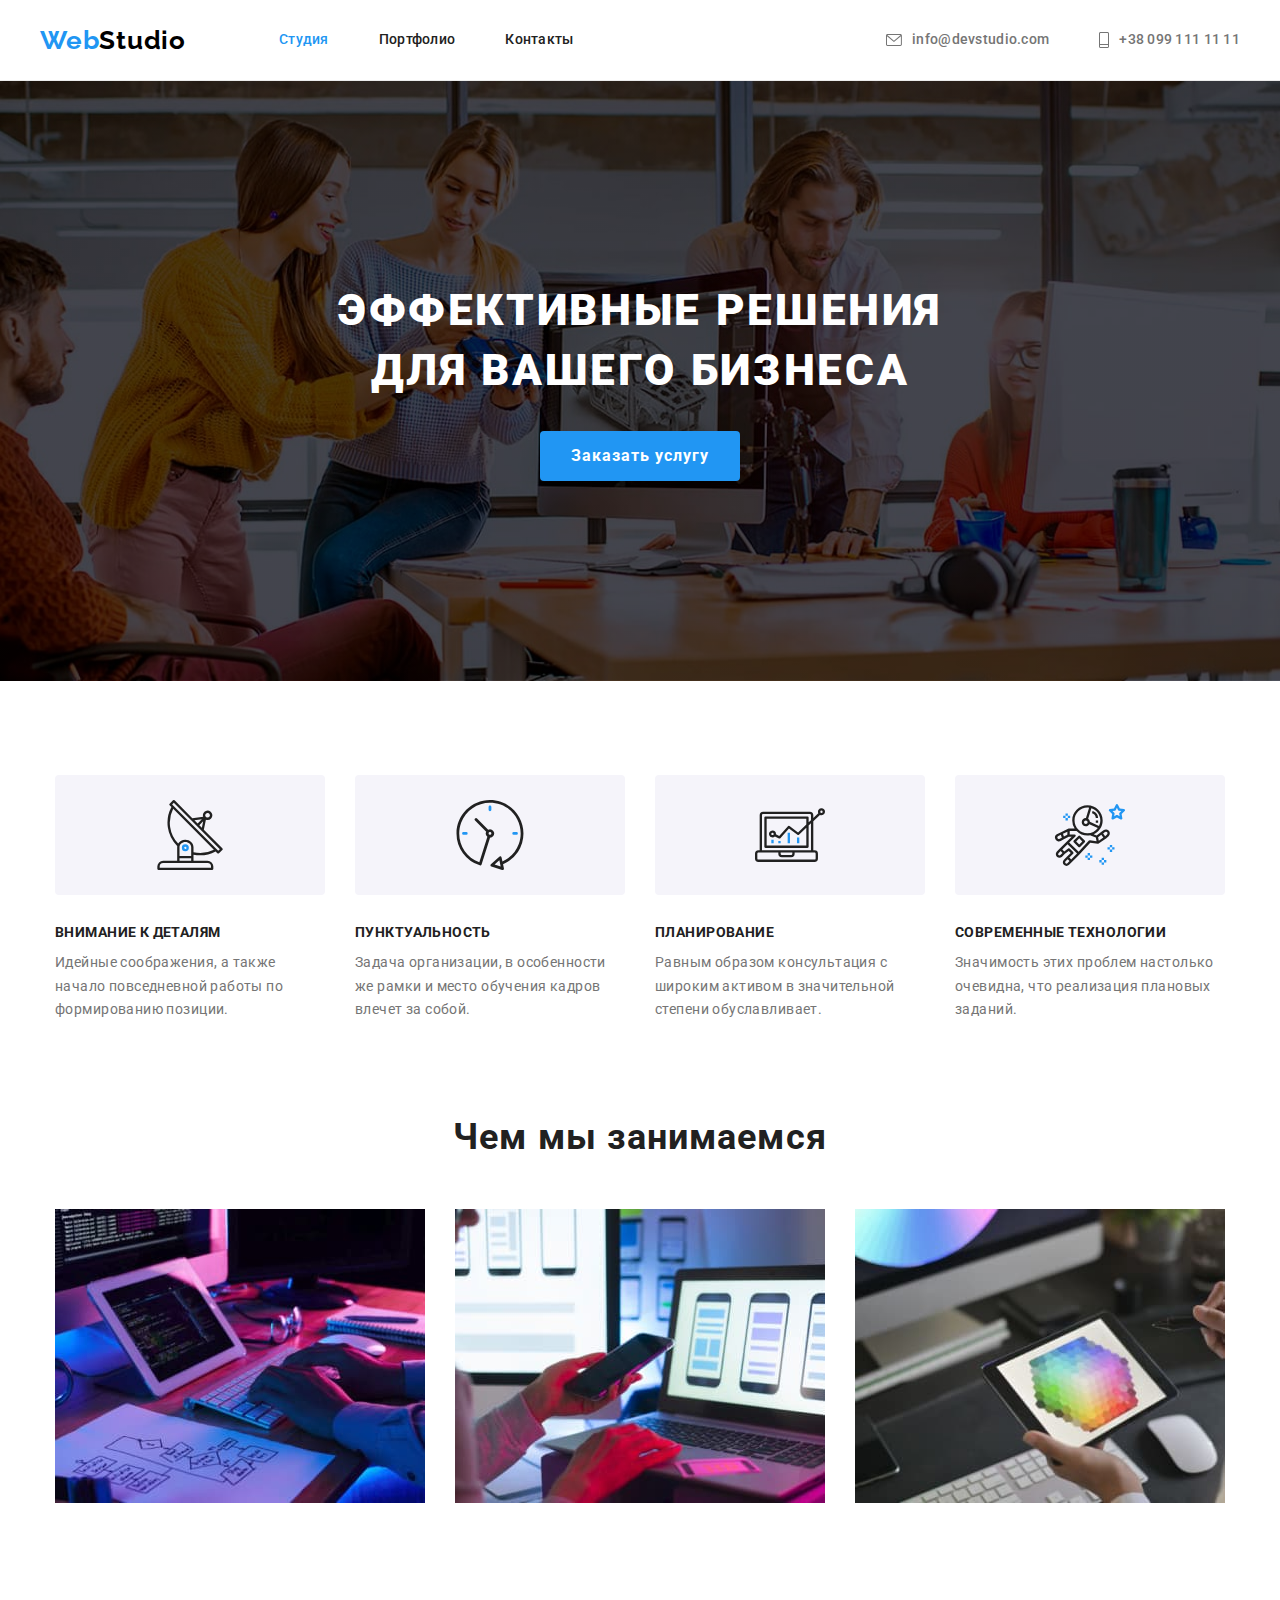
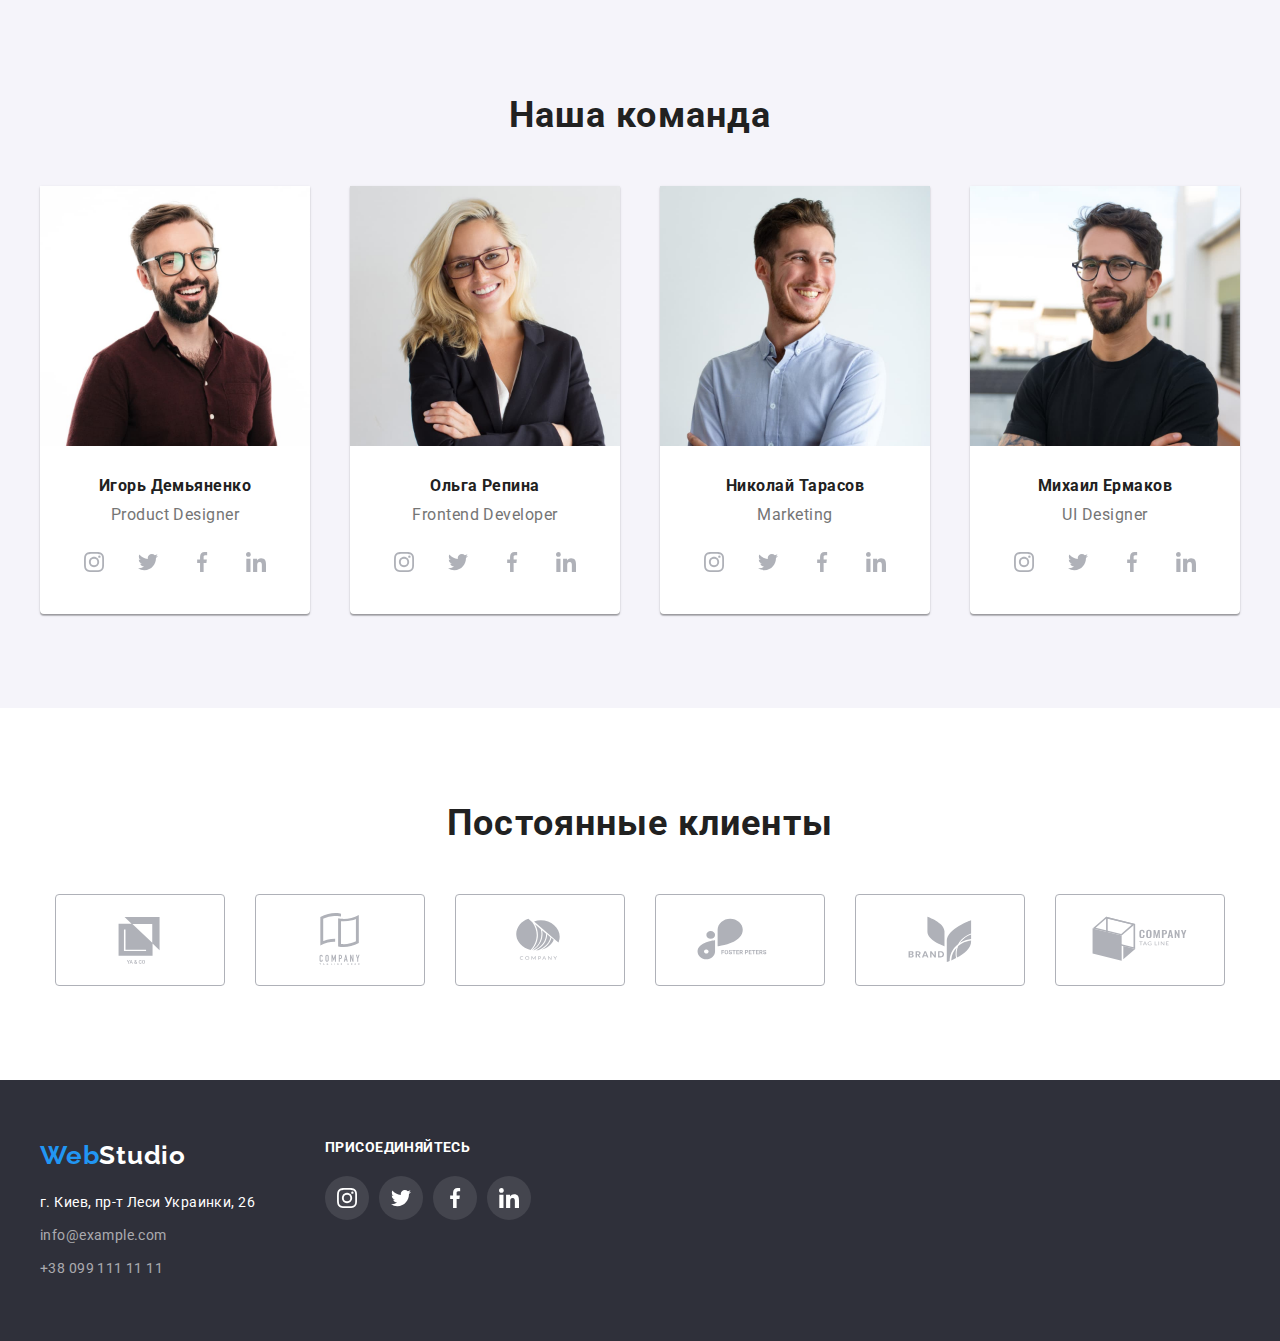
==== commit 08509c6e: "added div to hero sect" ====
--- a/index.html
+++ b/index.html
@@ -58,11 +58,16 @@
     <main>
       <section class="page-main">
         <h1 class="page-main-title">Веб-студия по разработке сайтов</h1>
+
         <!-- Заказать услугу -->
+        <!-- <div class="container"> -->
         <section class="order-section">
-          <h2 class="order-title">Эффективные решения<br />для вашего бизнеса</h2>
-          <button class="order-btn" type="button">Заказать услугу</button>
+          <div class="container">
+            <h2 class="order-title">Эффективные решения<br />для вашего бизнеса</h2>
+            <button class="order-btn" type="button">Заказать услугу</button>
+          </div>
         </section>
+        <!-- </div> -->
         <!-- Особенности -->
         <section class="quality-section section">
           <div class="container">
--- a/css/styles.css
+++ b/css/styles.css
@@ -208,6 +208,7 @@
 }
 
 .order-section {
+  max-width: 1600px;
   margin-right: auto;
   margin-left: auto;
   padding-top: 200px;
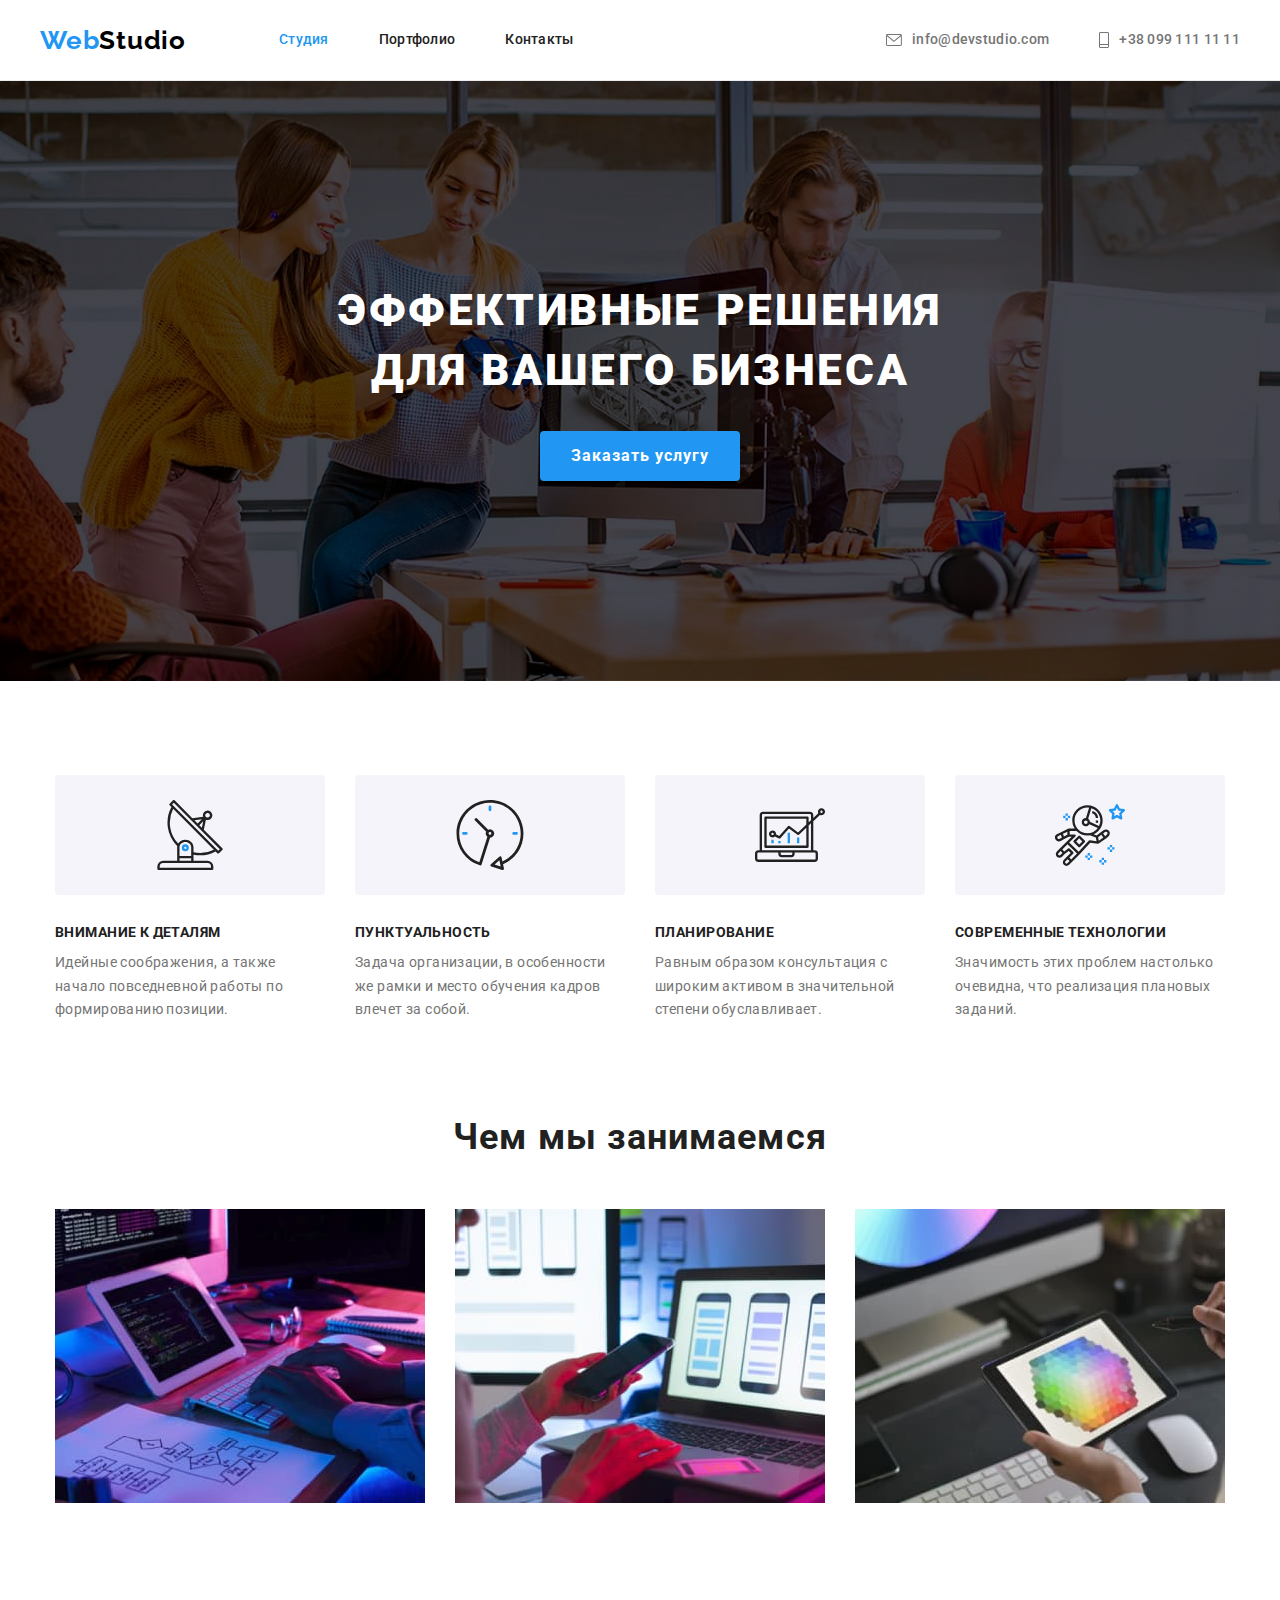
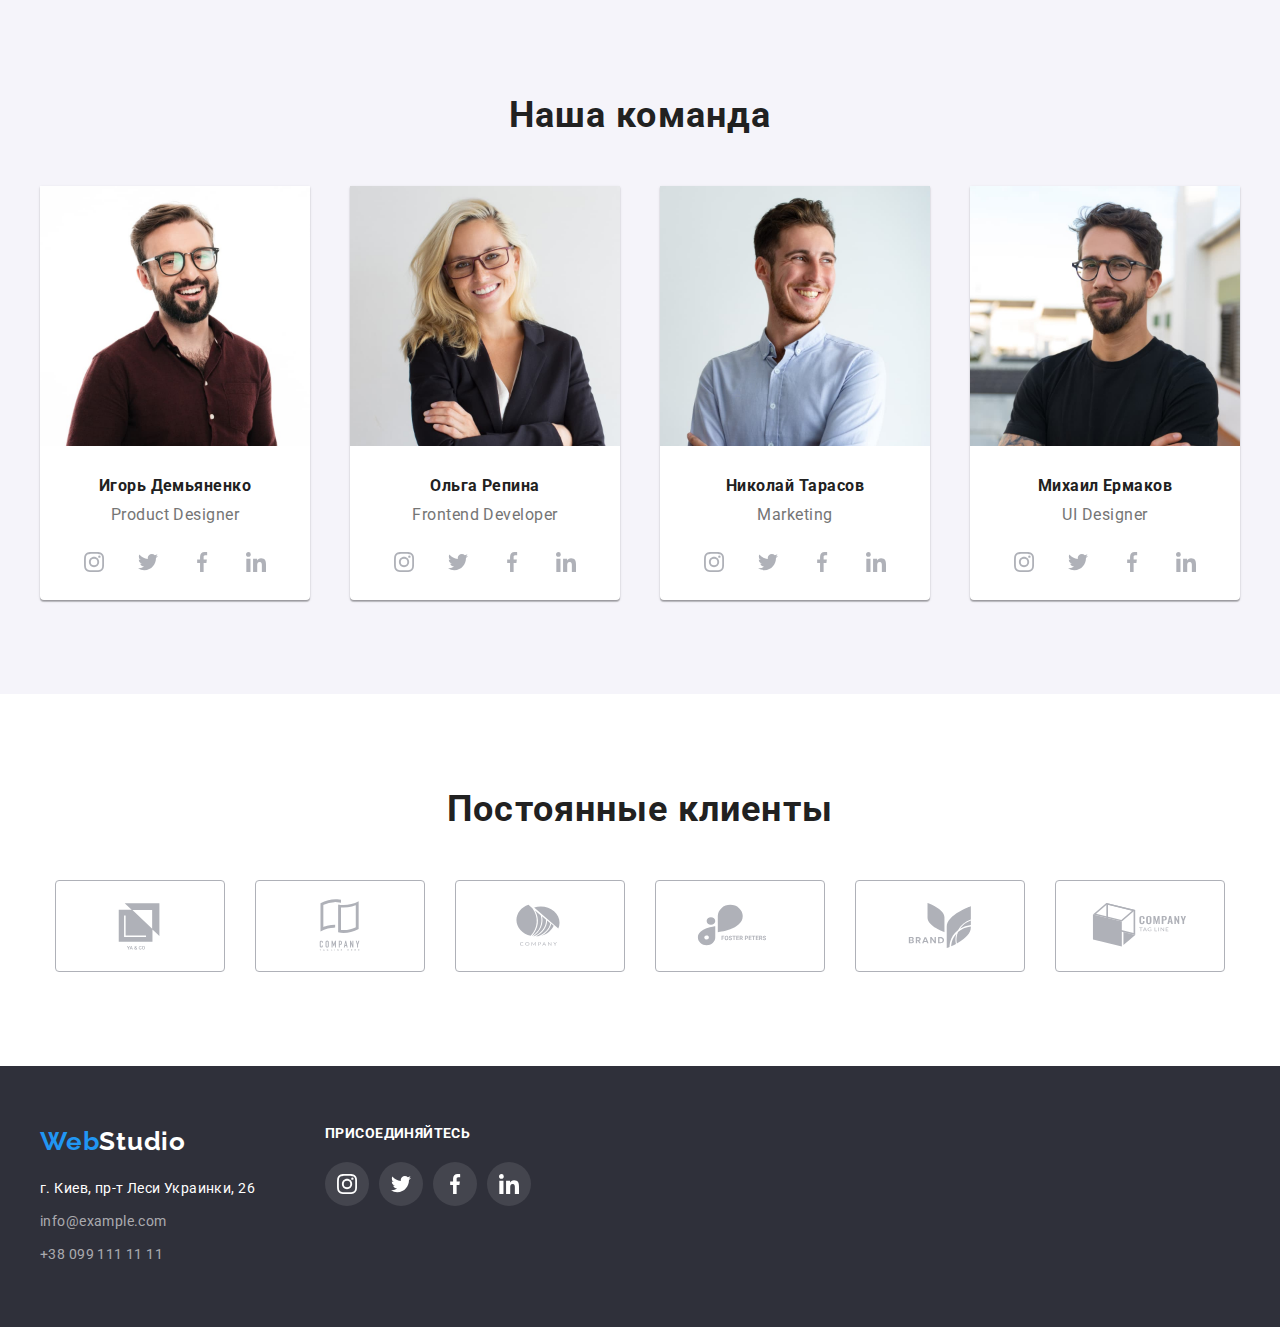
==== commit deef3227: "fixed mentor comments" ====
--- a/index.html
+++ b/index.html
@@ -62,10 +62,8 @@
         <!-- Заказать услугу -->
         <!-- <div class="container"> -->
         <section class="order-section">
-          <div class="container">
-            <h2 class="order-title">Эффективные решения<br />для вашего бизнеса</h2>
-            <button class="order-btn" type="button">Заказать услугу</button>
-          </div>
+          <h2 class="order-title">Эффективные решения<br />для вашего бизнеса</h2>
+          <button class="order-btn" type="button">Заказать услугу</button>
         </section>
         <!-- </div> -->
         <!-- Особенности -->
@@ -151,11 +149,10 @@
                 <div class="team-wrapper-bottom">
                   <h3 class="team-name">Игорь Демьяненко</h3>
                   <p class="team-content">Product Designer</p>
-                </div>
-                <div class="team-icons-box">
+
                   <ul class="team-icons-list list">
                     <li>
-                      <a class="link social-icon-link first" href="http://instagram.com/smorodsky">
+                      <a class="link" href="http://instagram.com/smorodsky">
                         <div class="team-icon-ellipse">
                           <svg class="icon icon-instagram">
                             <use xlink:href="./images/icons.svg#icon-instagram"></use>
@@ -164,7 +161,7 @@
                       </a>
                     </li>
                     <li>
-                      <a class="link social-icon-link" href="http://twitter.com/smorodskiy">
+                      <a class="link" href="http://twitter.com/smorodskiy">
                         <div class="team-icon-ellipse">
                           <svg class="icon icon-twitter">
                             <use xlink:href="./images/icons.svg#icon-twitter"></use>
@@ -173,7 +170,7 @@
                       </a>
                     </li>
                     <li>
-                      <a class="link social-icon-link" href="http://facebook.com/smorodsky">
+                      <a class="link" href="http://facebook.com/smorodsky">
                         <div class="team-icon-ellipse">
                           <svg class="icon icon-facebook">
                             <use xlink:href="./images/icons.svg#icon-facebook"></use>
@@ -182,10 +179,7 @@
                       </a>
                     </li>
                     <li>
-                      <a
-                        class="link social-icon-link"
-                        href="http://linkedin.com/in/igor-smorodskiy"
-                      >
+                      <a class="link" href="http://linkedin.com/in/igor-smorodskiy">
                         <div class="team-icon-ellipse">
                           <svg class="icon icon-linkedin">
                             <use xlink:href="./images/icons.svg#icon-linkedin"></use>
@@ -201,11 +195,10 @@
                 <div class="team-wrapper-bottom">
                   <h3 class="team-name">Ольга Репина</h3>
                   <p class="team-content">Frontend Developer</p>
-                </div>
-                <div class="team-icons-box">
+
                   <ul class="team-icons-list list">
                     <li>
-                      <a class="link social-icon-link first" href="http://instagram.com/smorodsky">
+                      <a class="link" href="http://instagram.com/smorodsky">
                         <div class="team-icon-ellipse">
                           <svg class="icon icon-instagram">
                             <use xlink:href="./images/icons.svg#icon-instagram"></use>
@@ -214,7 +207,7 @@
                       </a>
                     </li>
                     <li>
-                      <a class="link social-icon-link" href="http://twitter.com/smorodskiy">
+                      <a class="link" href="http://twitter.com/smorodskiy">
                         <div class="team-icon-ellipse">
                           <svg class="icon icon-twitter">
                             <use xlink:href="./images/icons.svg#icon-twitter"></use>
@@ -223,7 +216,7 @@
                       </a>
                     </li>
                     <li>
-                      <a class="link social-icon-link" href="http://facebook.com/smorodsky">
+                      <a class="link" href="http://facebook.com/smorodsky">
                         <div class="team-icon-ellipse">
                           <svg class="icon icon-facebook">
                             <use xlink:href="./images/icons.svg#icon-facebook"></use>
@@ -232,10 +225,7 @@
                       </a>
                     </li>
                     <li>
-                      <a
-                        class="link social-icon-link"
-                        href="http://linkedin.com/in/igor-smorodskiy"
-                      >
+                      <a class="link" href="http://linkedin.com/in/igor-smorodskiy">
                         <div class="team-icon-ellipse">
                           <svg class="icon icon-linkedin">
                             <use xlink:href="./images/icons.svg#icon-linkedin"></use>
@@ -251,11 +241,10 @@
                 <div class="team-wrapper-bottom">
                   <h3 class="team-name">Николай Тарасов</h3>
                   <p class="team-content">Marketing</p>
-                </div>
-                <div class="team-icons-box">
+
                   <ul class="team-icons-list list">
                     <li>
-                      <a class="link social-icon-link first" href="http://instagram.com/smorodsky">
+                      <a class="link" href="http://instagram.com/smorodsky">
                         <div class="team-icon-ellipse">
                           <svg class="icon icon-instagram">
                             <use xlink:href="./images/icons.svg#icon-instagram"></use>
@@ -264,7 +253,7 @@
                       </a>
                     </li>
                     <li>
-                      <a class="link social-icon-link" href="http://twitter.com/smorodskiy">
+                      <a class="link" href="http://twitter.com/smorodskiy">
                         <div class="team-icon-ellipse">
                           <svg class="icon icon-twitter">
                             <use xlink:href="./images/icons.svg#icon-twitter"></use>
@@ -273,7 +262,7 @@
                       </a>
                     </li>
                     <li>
-                      <a class="link social-icon-link" href="http://facebook.com/smorodsky">
+                      <a class="link" href="http://facebook.com/smorodsky">
                         <div class="team-icon-ellipse">
                           <svg class="icon icon-facebook">
                             <use xlink:href="./images/icons.svg#icon-facebook"></use>
@@ -282,10 +271,7 @@
                       </a>
                     </li>
                     <li>
-                      <a
-                        class="link social-icon-link"
-                        href="http://linkedin.com/in/igor-smorodskiy"
-                      >
+                      <a class="link" href="http://linkedin.com/in/igor-smorodskiy">
                         <div class="team-icon-ellipse">
                           <svg class="icon icon-linkedin">
                             <use xlink:href="./images/icons.svg#icon-linkedin"></use>
@@ -301,11 +287,10 @@
                 <div class="team-wrapper-bottom">
                   <h3 class="team-name">Михаил Ермаков</h3>
                   <p class="team-content">UI Designer</p>
-                </div>
-                <div class="team-icons-box">
+
                   <ul class="team-icons-list list">
                     <li>
-                      <a class="link social-icon-link first" href="http://instagram.com/smorodsky">
+                      <a class="link" href="http://instagram.com/smorodsky">
                         <div class="team-icon-ellipse">
                           <svg class="icon icon-instagram">
                             <use xlink:href="./images/icons.svg#icon-instagram"></use>
@@ -314,7 +299,7 @@
                       </a>
                     </li>
                     <li>
-                      <a class="link social-icon-link" href="http://twitter.com/smorodskiy">
+                      <a class="link" href="http://twitter.com/smorodskiy">
                         <div class="team-icon-ellipse">
                           <svg class="icon icon-twitter">
                             <use xlink:href="./images/icons.svg#icon-twitter"></use>
@@ -323,7 +308,7 @@
                       </a>
                     </li>
                     <li>
-                      <a class="link social-icon-link" href="http://facebook.com/smorodsky">
+                      <a class="link" href="http://facebook.com/smorodsky">
                         <div class="team-icon-ellipse">
                           <svg class="icon icon-facebook">
                             <use xlink:href="./images/icons.svg#icon-facebook"></use>
@@ -332,10 +317,7 @@
                       </a>
                     </li>
                     <li>
-                      <a
-                        class="link social-icon-link"
-                        href="http://linkedin.com/in/igor-smorodskiy"
-                      >
+                      <a class="link" href="http://linkedin.com/in/igor-smorodskiy">
                         <div class="team-icon-ellipse">
                           <svg class="icon icon-linkedin">
                             <use xlink:href="./images/icons.svg#icon-linkedin"></use>
@@ -436,39 +418,31 @@
           <div class="social-icons-box">
             <ul class="social-icons-list list">
               <li>
-                <a class="link social-icon-link first" href="http://instagram.com/smorodsky">
-                  <div class="social-icon-ellipse">
-                    <svg class="icon icon-instagram">
-                      <use xlink:href="./images/icons.svg#icon-instagram"></use>
-                    </svg>
-                  </div>
+                <a class="link social-icon-ellipse" href="http://instagram.com/smorodsky">
+                  <svg class="icon icon-instagram">
+                    <use xlink:href="./images/icons.svg#icon-instagram"></use>
+                  </svg>
                 </a>
               </li>
               <li>
-                <a class="link social-icon-link" href="http://twitter.com/smorodskiy">
-                  <div class="social-icon-ellipse">
-                    <svg class="icon icon-twitter">
-                      <use xlink:href="./images/icons.svg#icon-twitter"></use>
-                    </svg>
-                  </div>
+                <a class="link social-icon-ellipse" href="http://twitter.com/smorodskiy">
+                  <svg class="icon icon-twitter">
+                    <use xlink:href="./images/icons.svg#icon-twitter"></use>
+                  </svg>
                 </a>
               </li>
               <li>
-                <a class="link social-icon-link" href="http://facebook.com/smorodsky">
-                  <div class="social-icon-ellipse">
-                    <svg class="icon icon-facebook">
-                      <use xlink:href="./images/icons.svg#icon-facebook"></use>
-                    </svg>
-                  </div>
+                <a class="link social-icon-ellipse" href="http://facebook.com/smorodsky">
+                  <svg class="icon icon-facebook">
+                    <use xlink:href="./images/icons.svg#icon-facebook"></use>
+                  </svg>
                 </a>
               </li>
               <li>
-                <a class="link social-icon-link" href="http://linkedin.com/in/igor-smorodskiy">
-                  <div class="social-icon-ellipse">
-                    <svg class="icon icon-linkedin">
-                      <use xlink:href="./images/icons.svg#icon-linkedin"></use>
-                    </svg>
-                  </div>
+                <a class="link social-icon-ellipse" href="http://linkedin.com/in/igor-smorodskiy">
+                  <svg class="icon icon-linkedin">
+                    <use xlink:href="./images/icons.svg#icon-linkedin"></use>
+                  </svg>
                 </a>
               </li>
             </ul>
--- a/css/styles.css
+++ b/css/styles.css
@@ -76,6 +76,10 @@
   padding-bottom: 94px;
 }
 
+/* * {
+  box-sizing: border-box;
+} */
+
 /*  -------------- Хэдер ----------------          */
 
 /* Логотип */
@@ -292,13 +296,17 @@
   display: flex;
   box-sizing: border-box;
   justify-content: center;
+  align-items: center;
 
   margin-bottom: 30px;
-  padding-top: 25px;
-  padding-bottom: 25px;
 
   background: #f5f4fa;
   border-radius: 4px;
+}
+
+.quality-list .icon {
+  width: 70px;
+  height: 70px;
 }
 
 .quality-content {
@@ -397,11 +405,11 @@
   height: 20px;
 }
 
-.social-icon-link.first {
+.team-icons-list li:first-child {
   margin-left: 0;
 }
 
-.social-icon-link {
+.team-icons-list li {
   margin-left: 10px;
 }
 
@@ -431,16 +439,12 @@
   fill: #fff;
 }
 
-.team-icons-box {
-  padding-bottom: 30px;
-}
-
-.team-icons-box .icon {
+.team-list .icon {
   fill: var(--svg-icons-background);
 }
 
 .team-content {
-  /* padding-bottom: 30px; */
+  margin-bottom: 16px;
   font-weight: 400;
 }
 
@@ -468,7 +472,7 @@
 }
 
 .best-clients-list .icon {
-  width: 100%;
+  width: 106px;
   height: 60px;
   fill: #afb1b8;
 }
@@ -489,6 +493,8 @@
 
   border: 1px solid #afb1b8;
   border-radius: 4px;
+
+  cursor: pointer;
 }
 
 .best-clients-list-border:focus .icon,
@@ -567,6 +573,14 @@
   text-transform: uppercase;
 
   color: var(--order-title-text-color);
+}
+
+.social-icons-list li:first-child {
+  margin-left: 0;
+}
+
+.social-icons-list li {
+  margin-left: 10px;
 }
 
 .social-icons-box {
